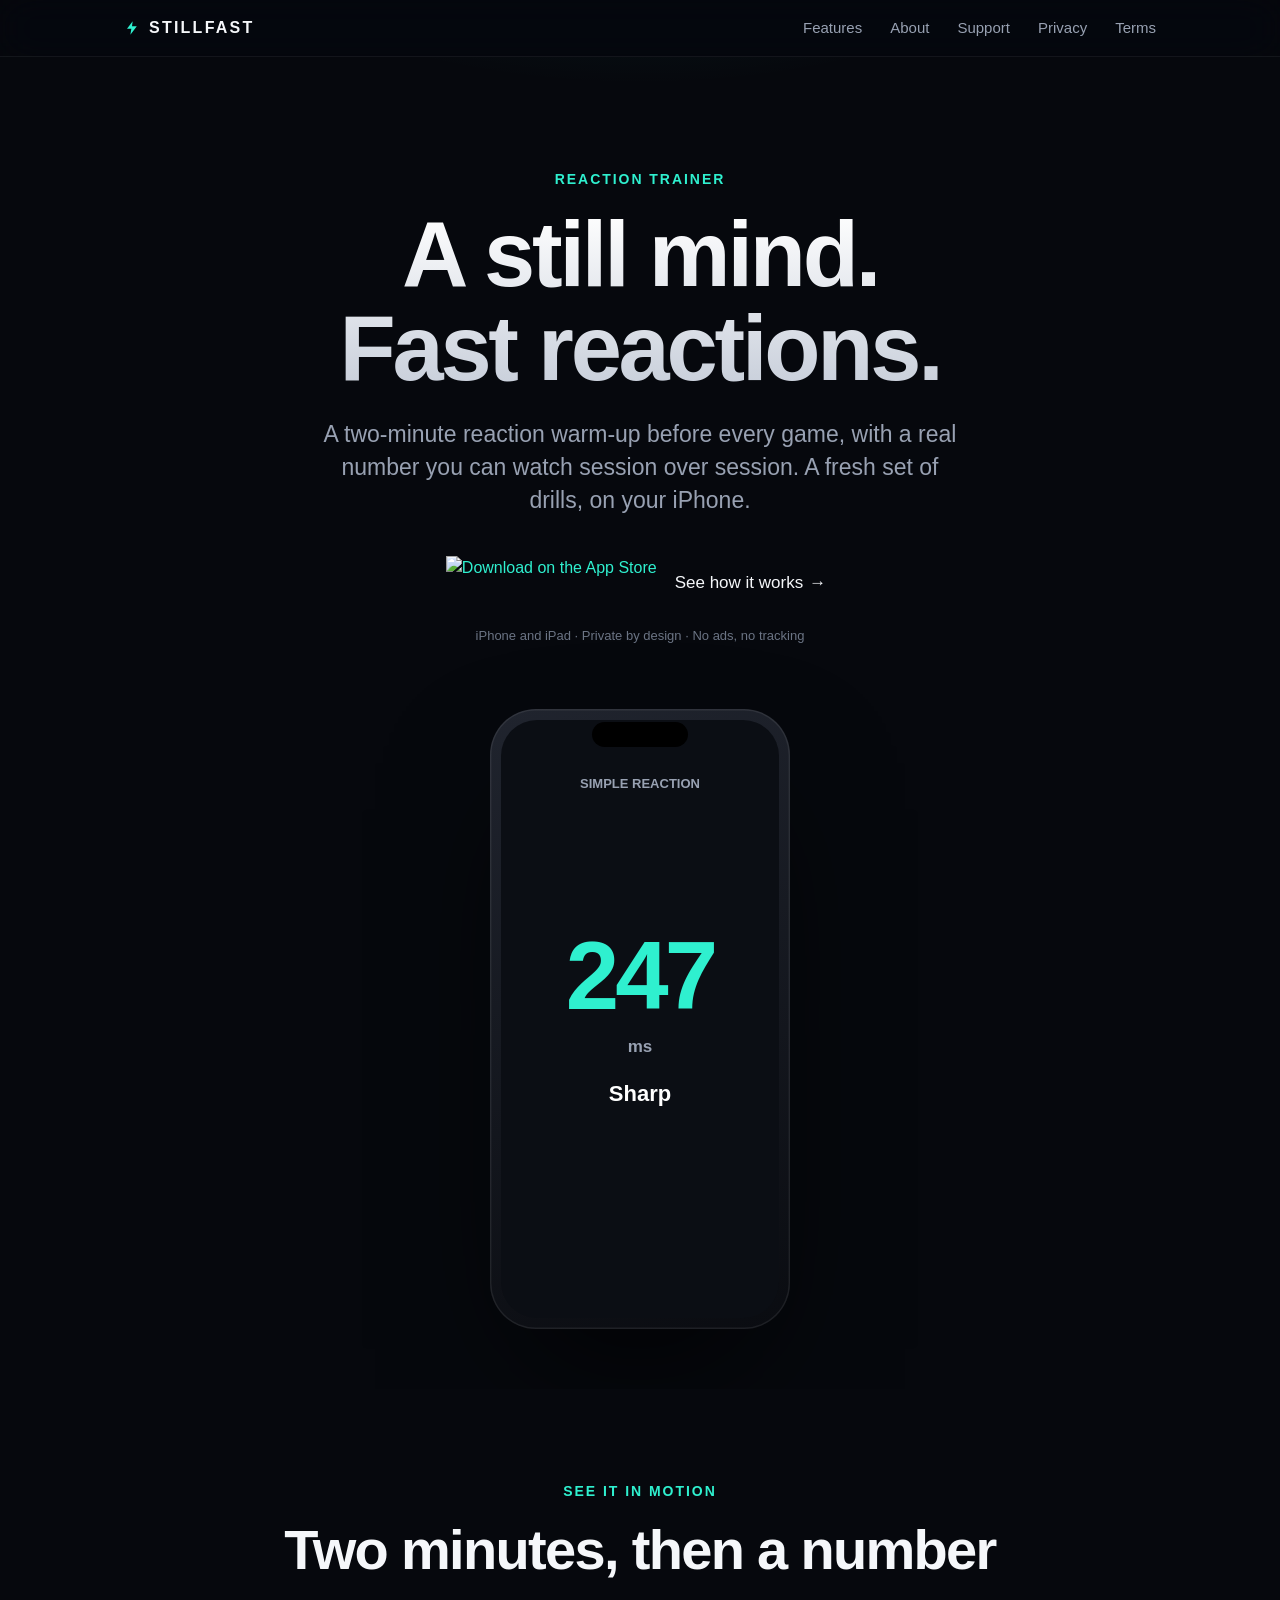
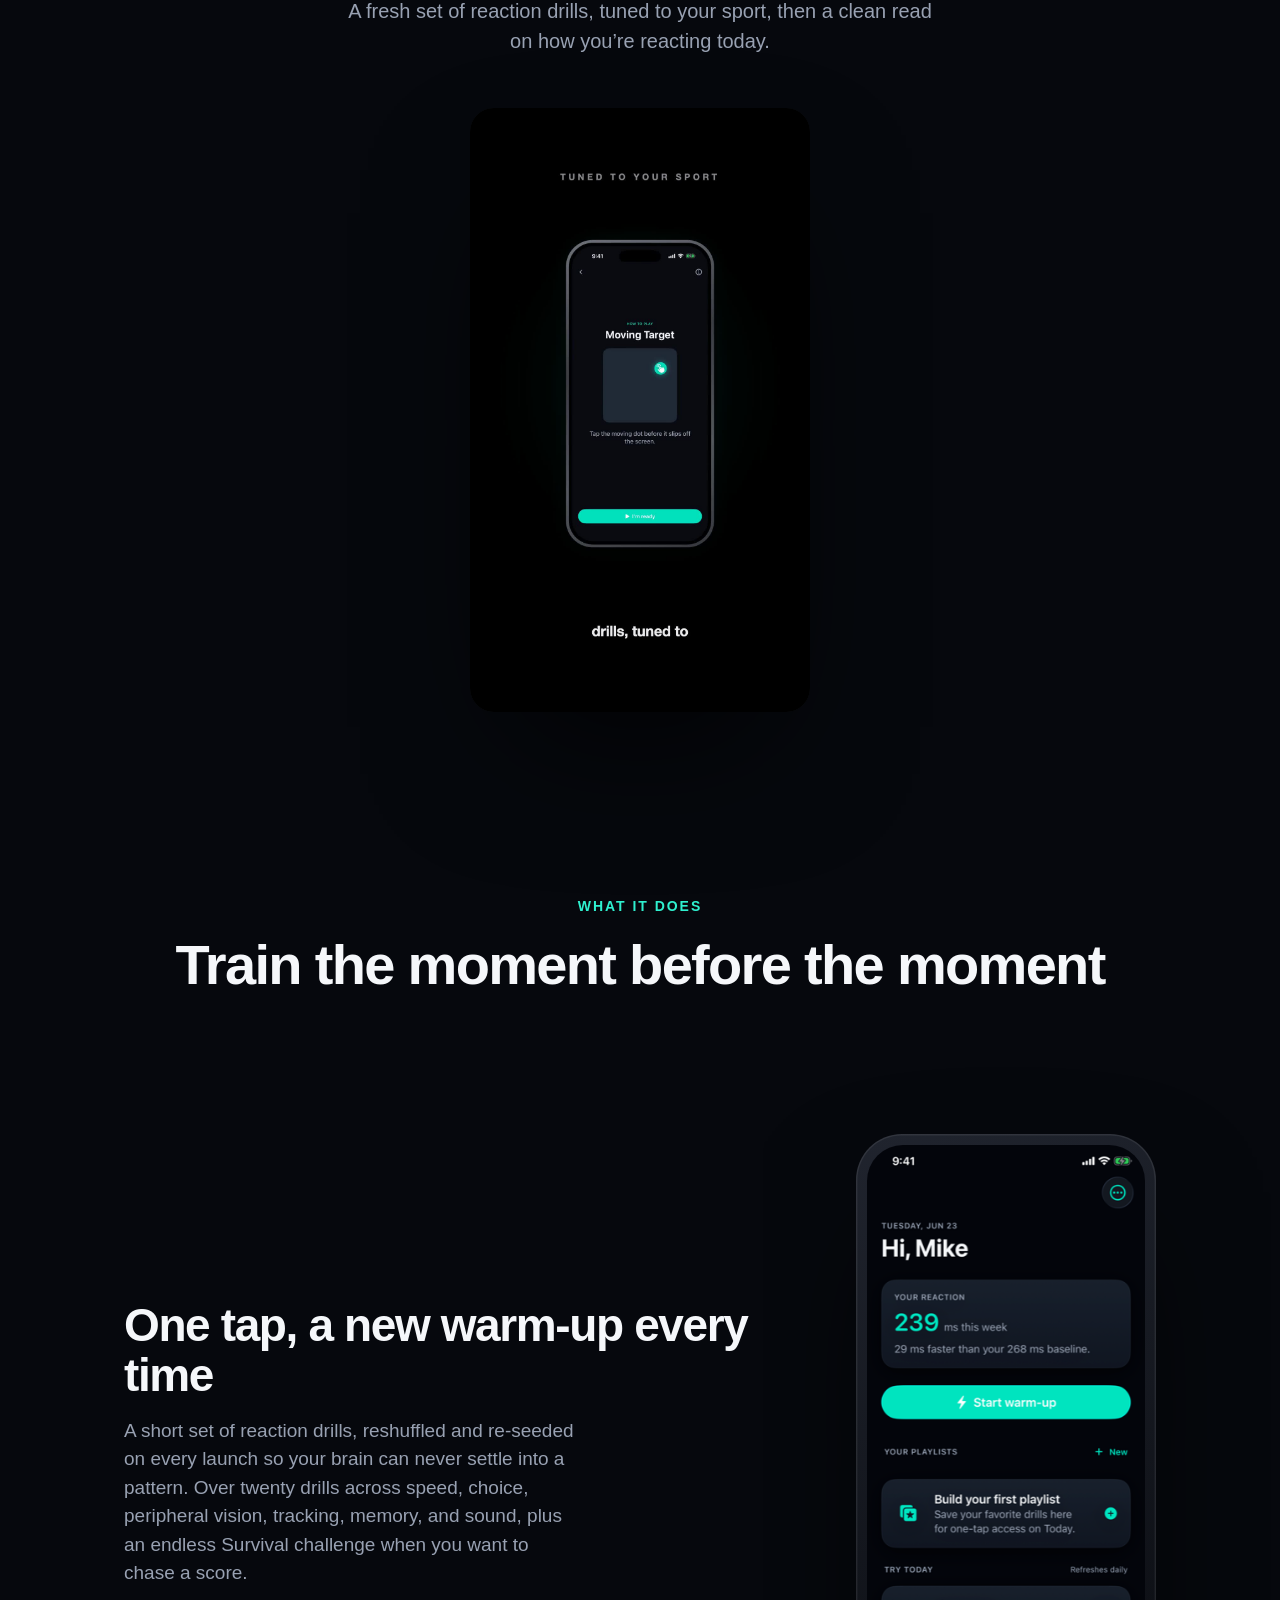
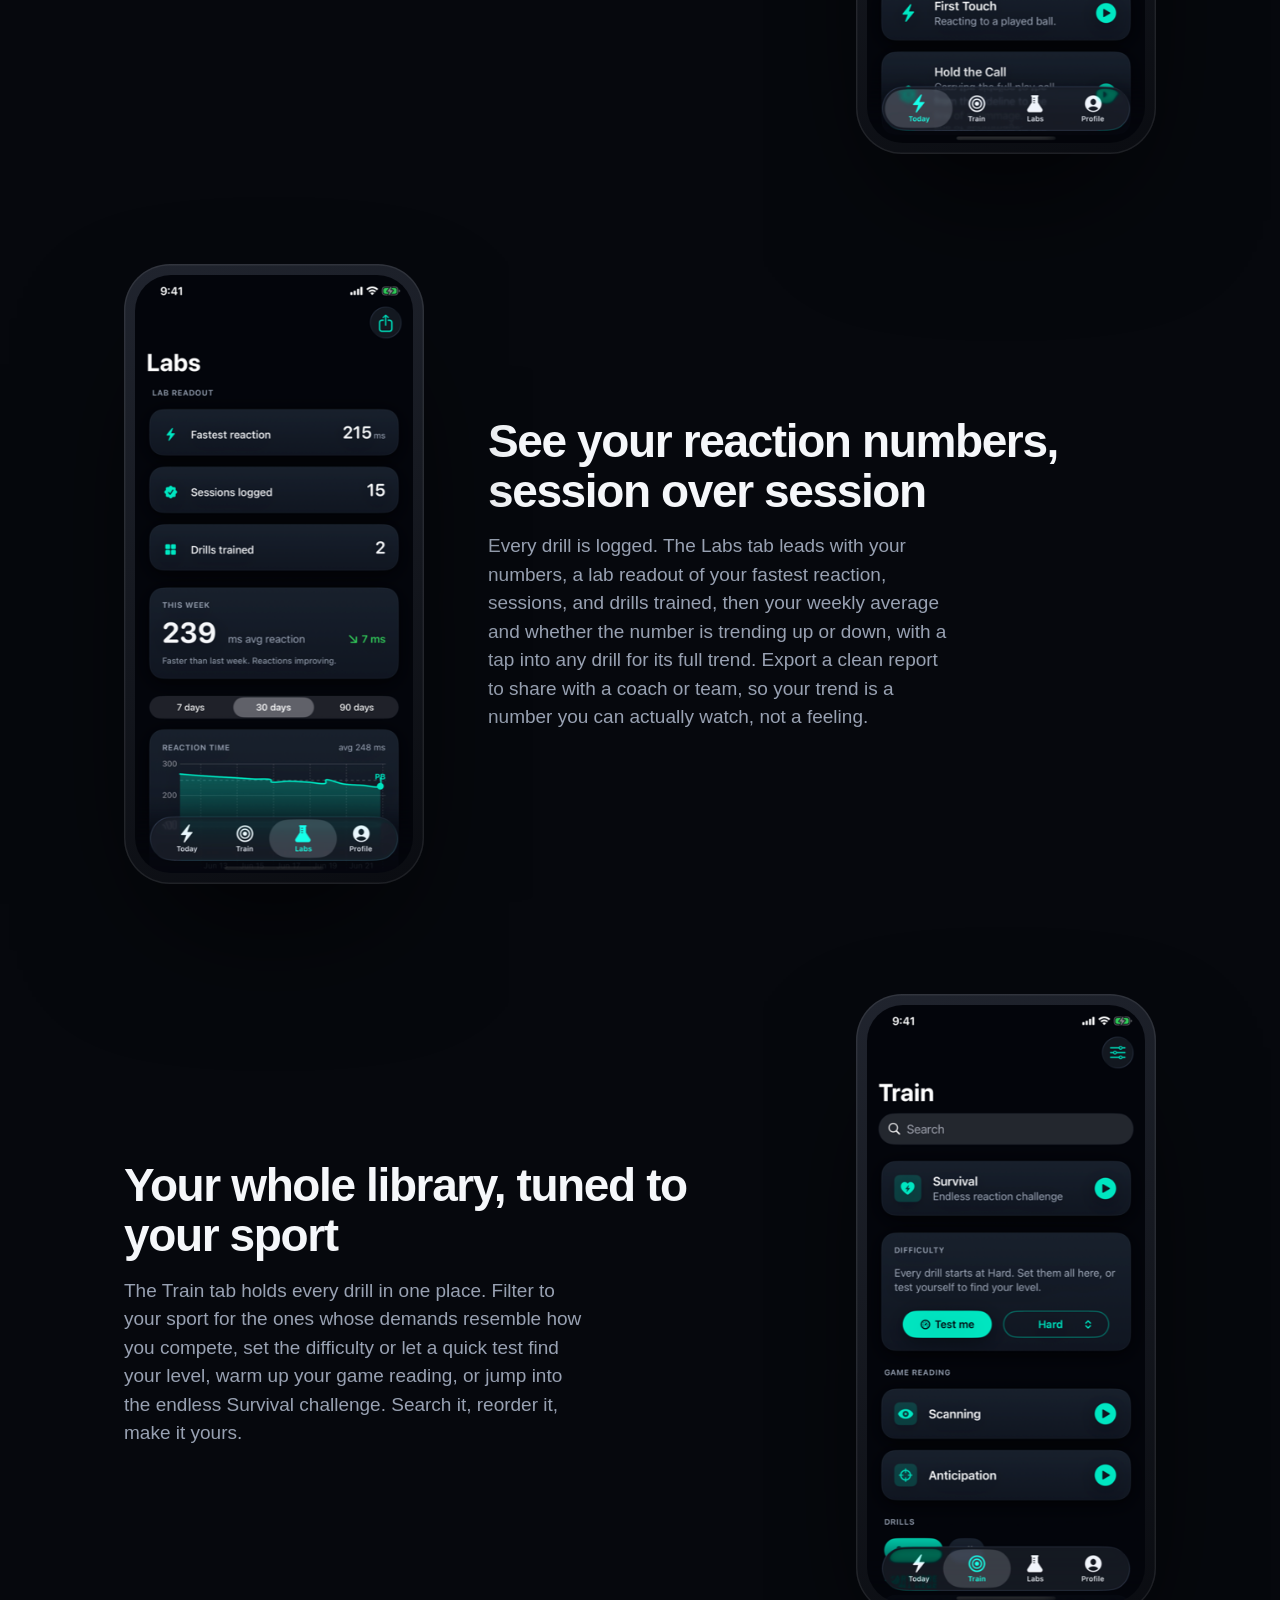
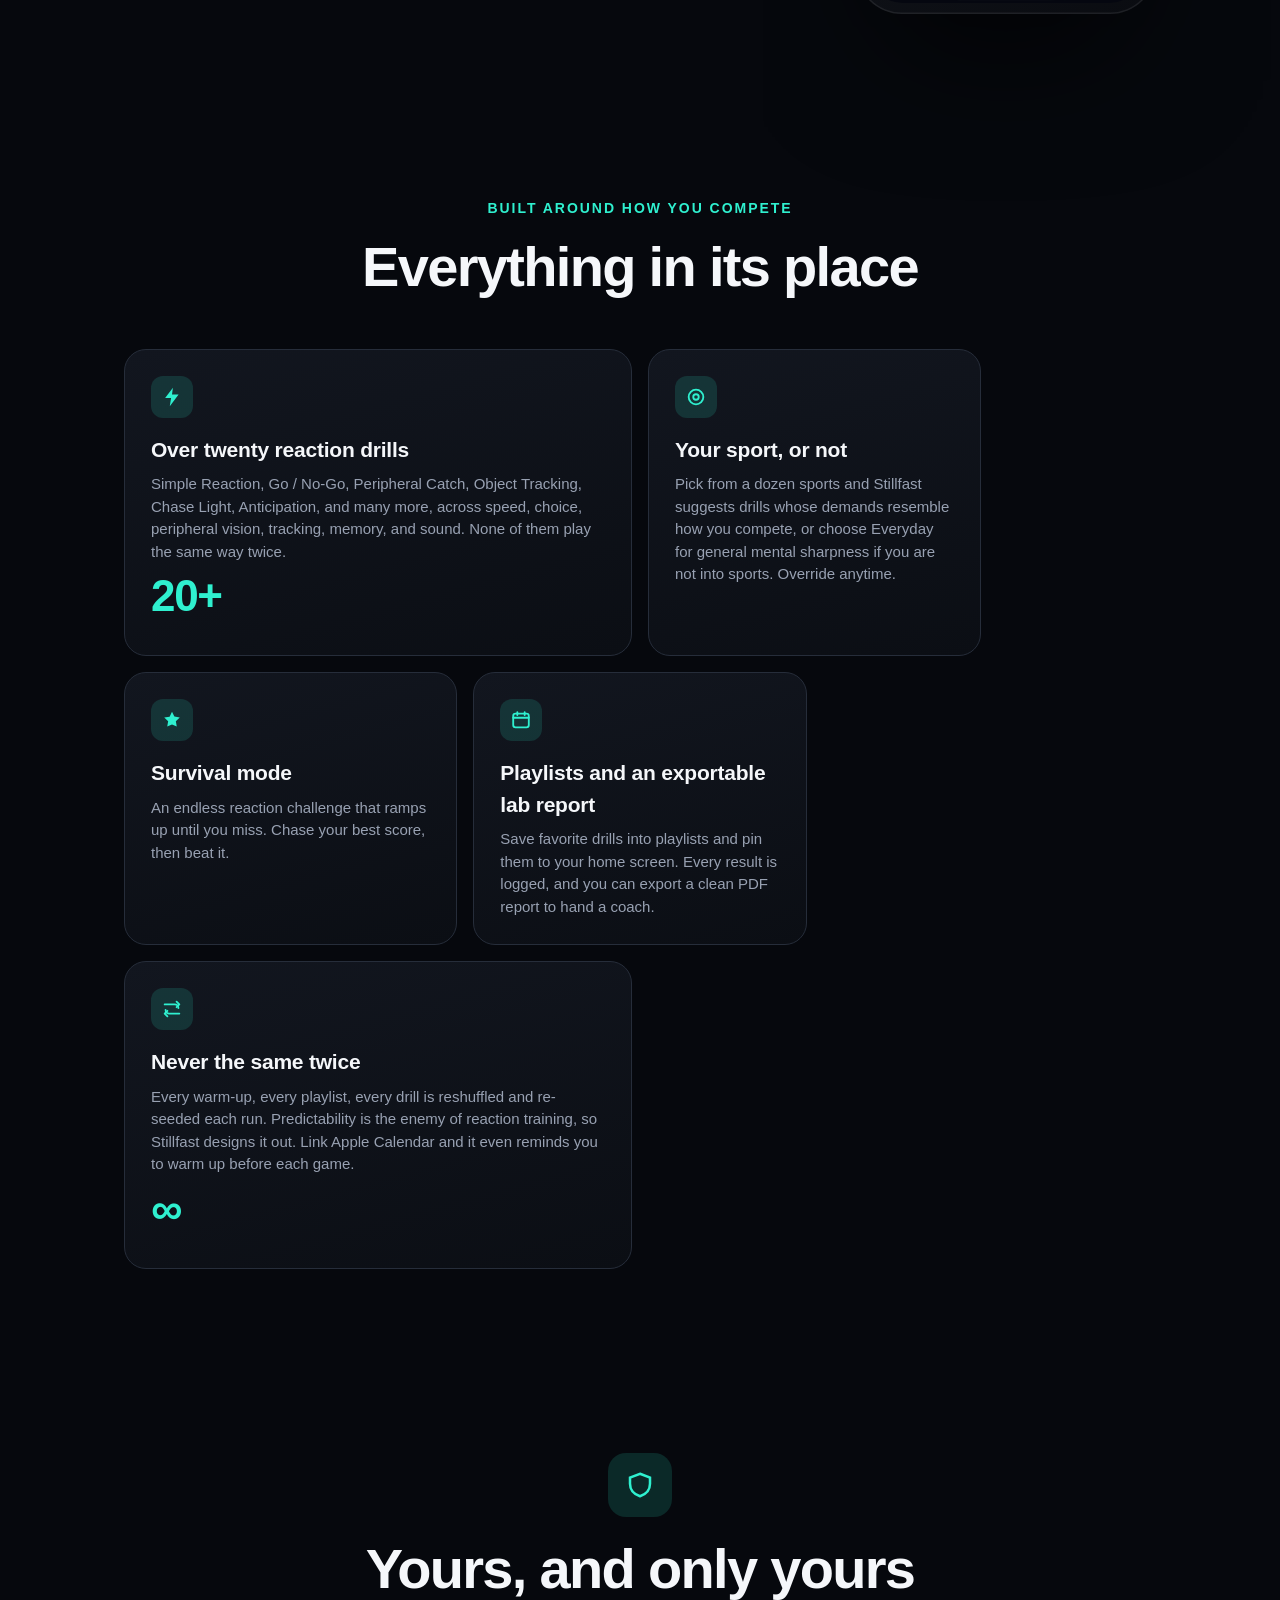
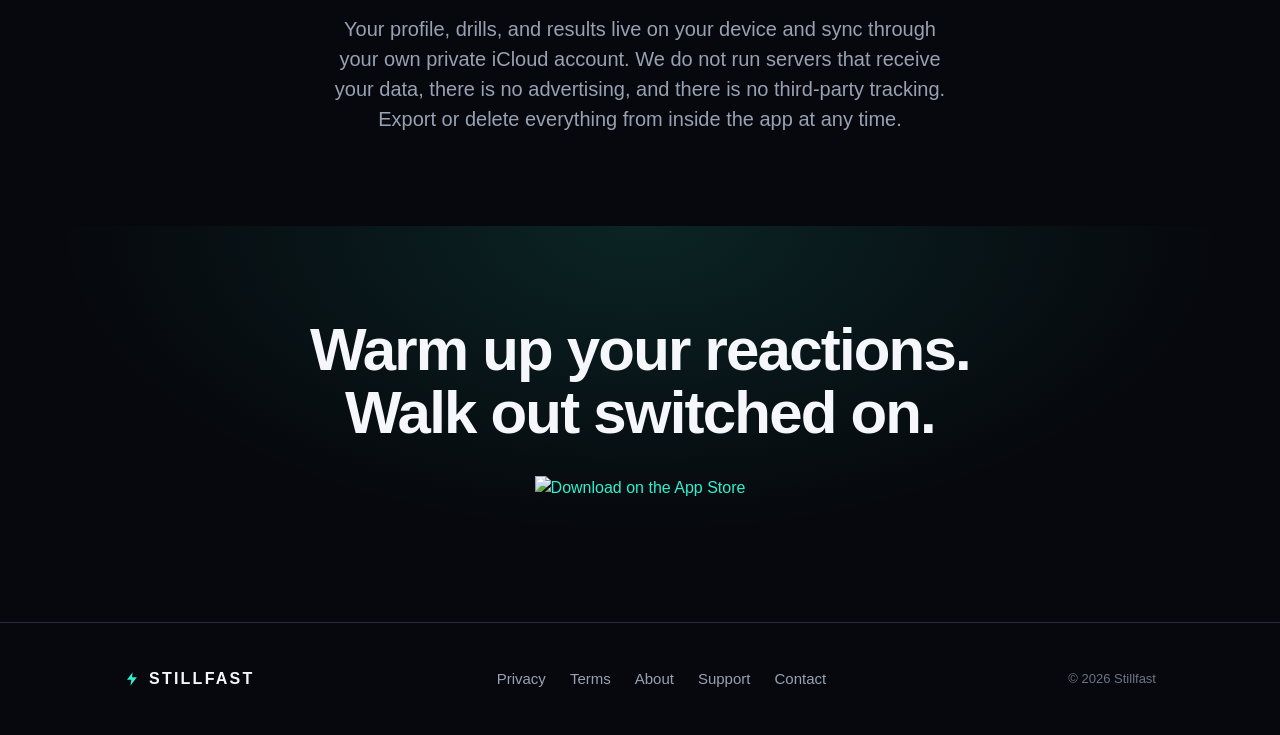
==== index.html @ 6174589a "Stillfast marketing site Static site for GitHub Pages: home (hero + demo video + feature screenshots" ====
<!DOCTYPE html>
<html lang="en">
<head>
  <meta charset="UTF-8" />
  <meta name="viewport" content="width=device-width, initial-scale=1.0" />
  <title>Stillfast - Reaction training for athletes</title>
  <meta name="description" content="Stillfast is a reaction trainer for competitive athletes. A fresh warm-up of reaction drills before every game, playlists of your favorites, and a Labs tab that tracks your reaction numbers session over session. A still mind and fast reactions." />
  <meta name="keywords" content="reaction time app, athlete reaction training, reflex training, pre-game warm-up, sports reaction drills, go no-go, peripheral vision training" />
  <meta property="og:title" content="Stillfast - A still mind and fast reactions" />
  <meta property="og:description" content="A reaction trainer for athletes. Warm up before every game, build playlists of your favorite drills, and track your reaction numbers session over session." />
  <meta property="og:type" content="website" />
  <link rel="stylesheet" href="styles.css" />
  <link rel="icon" href="data:," />
  <script>document.documentElement.classList.add('js');</script>
</head>
<body>
  <header class="site-header">
    <div class="container">
      <a class="wordmark" href="index.html"><span class="bolt"><svg class="bolt-svg" width="1em" height="1em" viewBox="0 0 24 24" fill="currentColor" aria-hidden="true"><path d="M13 2 L4.5 13.2 L11 13.2 L9.6 22 L19.2 9.4 L12 9.4 Z"/></svg></span>STILLFAST</a>
      <nav class="nav">
        <a href="#features">Features</a>
        <a href="about.html">About</a>
        <a href="support.html">Support</a>
        <a href="privacy.html">Privacy</a>
        <a href="terms.html">Terms</a>
      </nav>
    </div>
  </header>

  <main>
    <!-- Hero -->
    <section class="hero">
      <div class="container">
        <span class="eyebrow">Reaction trainer</span>
        <h1>A still mind.<br />Fast reactions.</h1>
        <p class="tagline">A two-minute reaction warm-up before every game, with a real number you can watch session over session. A fresh set of drills, on your iPhone.</p>
        <div class="cta">
          <a class="appstore" href="#" aria-label="Download Stillfast on the App Store"><img src="https://tools.applemediaservices.com/api/badges/download-on-the-app-store/black/en-us?size=540x180" alt="Download on the App Store" loading="lazy" /></a>
          <a class="btn-ghost" href="#features">See how it works <span class="arrow">&rarr;</span></a>
        </div>
        <p class="fineprint">iPhone and iPad &middot; Private by design &middot; No ads, no tracking</p>

        <div class="phone reveal" aria-hidden="true">
          <div class="island"></div>
          <div class="screen scr-react">
            <div class="topline">SIMPLE REACTION</div>
            <div class="num">247</div>
            <div class="unit">ms</div>
            <div class="read">Sharp</div>
          </div>
        </div>
      </div>
    </section>

    <!-- Video showcase -->
    <section class="showcase">
      <div class="container">
        <span class="eyebrow eyebrow-c" style="display:block;text-align:center;">See it in motion</span>
        <h2 class="section-title reveal">Two minutes, then a number</h2>
        <p class="section-sub reveal">A fresh set of reaction drills, tuned to your sport, then a clean read on how you’re reacting today.</p>
        <div class="video-wrap reveal">
          <video class="demo-video" autoplay muted loop playsinline preload="none"
                 poster="stillfast-demo-poster.jpg" aria-label="A walkthrough of Stillfast: a reaction drill and your result.">
            <source src="stillfast-demo.mp4" type="video/mp4" />
            <img src="stillfast-demo-poster.jpg" alt="Stillfast reaction drill in progress." />
          </video>
        </div>
      </div>
    </section>

    <!-- Feature rows -->
    <section id="features">
      <div class="container">
        <span class="eyebrow eyebrow-c" style="display:block;text-align:center;">What it does</span>
        <h2 class="section-title reveal">Train the moment before the moment</h2>
        <p class="section-sub reveal">Reaction time decides the first step, the save, the read. Stillfast makes warming it up a habit.</p>

        <div style="height:64px;"></div>

        <div class="feature-row reveal">
          <div class="copy">
            <h2>One tap, a new warm-up every time</h2>
            <p>A short set of reaction drills, reshuffled and re-seeded on every launch so your brain can never settle into a pattern. Over twenty drills across speed, choice, peripheral vision, tracking, memory, and sound, plus an endless Survival challenge when you want to chase a score.</p>
          </div>
          <div class="phone-wrap">
            <div class="phone">
              <img class="shot" src="shot-today.png" alt="The Stillfast Today tab: a dated greeting, a one-tap Start warm-up button, and a daily set of drills to try." />
            </div>
          </div>
        </div>

        <div class="feature-row reverse reveal">
          <div class="copy">
            <h2>See your reaction numbers, session over session</h2>
            <p>Every drill is logged. The Labs tab leads with your numbers, a lab readout of your fastest reaction, sessions, and drills trained, then your weekly average and whether the number is trending up or down, with a tap into any drill for its full trend. Export a clean report to share with a coach or team, so your trend is a number you can actually watch, not a feeling.</p>
          </div>
          <div class="phone-wrap">
            <div class="phone">
              <img class="shot" src="shot-labs.png" alt="The Stillfast Labs tab: a lab readout of reaction stats and a log of recent sessions." />
            </div>
          </div>
        </div>

        <div class="feature-row reveal">
          <div class="copy">
            <h2>Your whole library, tuned to your sport</h2>
            <p>The Train tab holds every drill in one place. Filter to your sport for the ones whose demands resemble how you compete, set the difficulty or let a quick test find your level, warm up your game reading, or jump into the endless Survival challenge. Search it, reorder it, make it yours.</p>
          </div>
          <div class="phone-wrap">
            <div class="phone">
              <img class="shot" src="shot-train.png" alt="The Stillfast Train tab: the Survival challenge, a difficulty setting, game-reading trainers, and the full drill library." />
            </div>
          </div>
        </div>
      </div>
    </section>

    <!-- Bento -->
    <section>
      <div class="container">
        <span class="eyebrow eyebrow-c" style="display:block;text-align:center;">Built around how you compete</span>
        <h2 class="section-title reveal">Everything in its place</h2>
        <div class="bento">
          <div class="box wide reveal">
            <div class="glyph"><svg width="22" height="22" viewBox="0 0 24 24" fill="currentColor" aria-hidden="true"><path d="M13 2 L4.5 13.2 L11 13.2 L9.6 22 L19.2 9.4 L12 9.4 Z"/></svg></div>
            <h3>Over twenty reaction drills</h3>
            <p>Simple Reaction, Go / No-Go, Peripheral Catch, Object Tracking, Chase Light, Anticipation, and many more, across speed, choice, peripheral vision, tracking, memory, and sound. None of them play the same way twice.</p>
            <div class="spacer"></div>
            <div class="stat">20+</div>
          </div>
          <div class="box reveal">
            <div class="glyph"><svg width="22" height="22" viewBox="0 0 24 24" fill="none" stroke="currentColor" stroke-width="2" aria-hidden="true"><circle cx="12" cy="12" r="8"/><circle cx="12" cy="12" r="3"/></svg></div>
            <h3>Your sport, or not</h3>
            <p>Pick from a dozen sports and Stillfast suggests drills whose demands resemble how you compete, or choose Everyday for general mental sharpness if you are not into sports. Override anytime.</p>
          </div>
          <div class="box reveal">
            <div class="glyph"><svg width="22" height="22" viewBox="0 0 24 24" fill="currentColor" aria-hidden="true"><path d="M12 3l2.6 5.3 5.9.9-4.3 4.1 1 5.8L12 16.9 6.8 19.2l1-5.8L3.5 9.3l5.9-.9z"/></svg></div>
            <h3>Survival mode</h3>
            <p>An endless reaction challenge that ramps up until you miss. Chase your best score, then beat it.</p>
          </div>
          <div class="box reveal">
            <div class="glyph"><svg width="22" height="22" viewBox="0 0 24 24" fill="none" stroke="currentColor" stroke-width="2" stroke-linecap="round" aria-hidden="true"><rect x="3.5" y="5" width="17" height="15" rx="2.5"/><path d="M3.5 9.5h17M8 3.5v3M16 3.5v3"/></svg></div>
            <h3>Playlists and an exportable lab report</h3>
            <p>Save favorite drills into playlists and pin them to your home screen. Every result is logged, and you can export a clean PDF report to hand a coach.</p>
          </div>
          <div class="box wide reveal">
            <div class="glyph"><svg width="22" height="22" viewBox="0 0 24 24" fill="none" stroke="currentColor" stroke-width="2" stroke-linecap="round" stroke-linejoin="round" aria-hidden="true"><path d="M4 7h11a4 4 0 0 1 4 4M20 17H9a4 4 0 0 1-4-4"/><path d="M17 4l3 3-3 3M7 20l-3-3 3-3"/></svg></div>
            <h3>Never the same twice</h3>
            <p>Every warm-up, every playlist, every drill is reshuffled and re-seeded each run. Predictability is the enemy of reaction training, so Stillfast designs it out. Link Apple Calendar and it even reminds you to warm up before each game.</p>
            <div class="spacer"></div>
            <div class="stat">∞</div>
          </div>
        </div>
      </div>
    </section>

    <!-- Privacy band -->
    <section class="band">
      <div class="container narrow">
        <div class="glyph-lg reveal"><svg width="30" height="30" viewBox="0 0 24 24" fill="none" stroke="currentColor" stroke-width="2" aria-hidden="true"><path d="M12 3 L20 6 V11 C20 16 16.5 19.5 12 21 C7.5 19.5 4 16 4 11 V6 Z"/></svg></div>
        <h2 class="section-title reveal">Yours, and only yours</h2>
        <p class="reveal">Your profile, drills, and results live on your device and sync through your own private iCloud account. We do not run servers that receive your data, there is no advertising, and there is no third-party tracking. Export or delete everything from inside the app at any time.</p>
      </div>
    </section>

    <!-- Final CTA -->
    <section class="final">
      <div class="container">
        <h2 class="reveal">Warm up your reactions.<br />Walk out switched on.</h2>
        <div class="cta reveal">
          <a class="appstore" href="#" aria-label="Download Stillfast on the App Store"><img src="https://tools.applemediaservices.com/api/badges/download-on-the-app-store/black/en-us?size=540x180" alt="Download on the App Store" loading="lazy" /></a>
        </div>
      </div>
    </section>
  </main>

  <footer class="site-footer">
    <div class="container">
      <div class="wordmark"><span class="bolt"><svg class="bolt-svg" width="1em" height="1em" viewBox="0 0 24 24" fill="currentColor" aria-hidden="true"><path d="M13 2 L4.5 13.2 L11 13.2 L9.6 22 L19.2 9.4 L12 9.4 Z"/></svg></span>STILLFAST</div>
      <div class="links">
        <a href="privacy.html">Privacy</a>
        <a href="terms.html">Terms</a>
        <a href="about.html">About</a>
        <a href="support.html">Support</a>
        <a href="mailto:berinshteyn@gmail.com">Contact</a>
      </div>
      <div class="copy">&copy; 2026 Stillfast</div>
    </div>
  </footer>

  <script>
    // Progressive-enhancement scroll reveal. Without JS, .reveal stays fully visible (see CSS).
    (function () {
      if (!('IntersectionObserver' in window)) {
        document.querySelectorAll('.reveal').forEach(function (el) { el.classList.add('in'); });
        return;
      }
      var io = new IntersectionObserver(function (entries) {
        entries.forEach(function (e) {
          if (e.isIntersecting) { e.target.classList.add('in'); io.unobserve(e.target); }
        });
      }, { rootMargin: '0px 0px -10% 0px', threshold: 0.08 });
      document.querySelectorAll('.reveal').forEach(function (el) { io.observe(el); });
    })();
  </script>
</body>
</html>
---- styles.css ----
/* Stillfast companion site. Dark, athletic, mint-teal accent, matching the app's design tokens.
   The aim is Apple-grade restraint: big confident type, deep whitespace, real product mockups, and
   motion that is subtle and never required. System font (SF Pro on Apple devices), responsive,
   accessible, and degrades cleanly with no JavaScript. */

:root {
  --bg: #06080d;
  --bg-soft: #0b0e14;
  --surface: #12161f;
  --surface-2: #181d28;
  --separator: #262d3a;
  --text: #f5f7fa;
  --text-2: #98a1b2;
  --text-3: #6b7484;
  --accent: #2ff0cf;
  --accent-2: #00c2a3;
  --max: 1080px;
  --radius: 22px;
  --ease: cubic-bezier(0.22, 1, 0.36, 1);
}

* { box-sizing: border-box; margin: 0; padding: 0; }

html { scroll-behavior: smooth; -webkit-text-size-adjust: 100%; }

body {
  background: var(--bg);
  color: var(--text);
  font-family: -apple-system, BlinkMacSystemFont, "SF Pro Display", "SF Pro Text", "Segoe UI", Roboto, Helvetica, Arial, sans-serif;
  line-height: 1.5;
  -webkit-font-smoothing: antialiased;
  text-rendering: optimizeLegibility;
  overflow-x: hidden;
}

a { color: var(--accent); text-decoration: none; transition: color 0.2s var(--ease); }
a:hover { color: #fff; }

.container { max-width: var(--max); margin: 0 auto; padding: 0 24px; }
.narrow { max-width: 760px; }

/* ---------- Header ---------- */
.site-header {
  position: sticky; top: 0; z-index: 50;
  background: rgba(6, 8, 13, 0.6);
  backdrop-filter: saturate(180%) blur(20px);
  -webkit-backdrop-filter: saturate(180%) blur(20px);
  border-bottom: 1px solid rgba(255, 255, 255, 0.06);
}
.site-header .container { display: flex; align-items: center; justify-content: space-between; height: 56px; }
.wordmark {
  font-weight: 700; letter-spacing: 0.14em; font-size: 16px; color: var(--text);
  display: inline-flex; align-items: center; gap: 9px;
}
.wordmark .bolt { color: var(--accent); display: inline-flex; }
.wordmark .bolt-svg { vertical-align: -0.14em; }
.nav { display: flex; gap: 28px; }
.nav a { color: var(--text-2); font-weight: 500; font-size: 15px; }
.nav a:hover { color: var(--text); }
@media (max-width: 620px) { .nav { gap: 18px; } .nav a { font-size: 14px; } }

/* ---------- Buttons ---------- */
.btn {
  display: inline-flex; align-items: center; gap: 8px;
  background: var(--accent); color: #04221d;
  font-weight: 600; font-size: 17px; padding: 13px 26px; border-radius: 980px;
  transition: transform 0.2s var(--ease), box-shadow 0.2s var(--ease), background 0.2s var(--ease);
  box-shadow: 0 8px 30px -10px rgba(47, 240, 207, 0.5);
}
.btn:hover { background: #46f4d6; color: #04221d; transform: translateY(-2px); box-shadow: 0 14px 40px -10px rgba(47, 240, 207, 0.6); }
.btn-ghost {
  display: inline-flex; align-items: center; gap: 6px;
  color: var(--text); font-weight: 500; font-size: 17px; padding: 13px 8px;
}
.btn-ghost:hover { color: var(--accent); }
.btn-ghost .arrow { transition: transform 0.2s var(--ease); }
.btn-ghost:hover .arrow { transform: translateX(4px); }
/* Official App Store badge (Apple-hosted artwork). */
.appstore { display: inline-flex; transition: transform 0.2s var(--ease); }
.appstore img { height: 54px; width: auto; display: block; }
.appstore:hover { transform: translateY(-2px); }

/* ---------- Hero ---------- */
.hero {
  position: relative; text-align: center;
  padding: 110px 0 60px;
  overflow: hidden;
}
.hero::before {
  content: ""; position: absolute; inset: -20% 0 auto 0; height: 700px;
  background: radial-gradient(60% 60% at 50% 0%, rgba(47, 240, 207, 0.16), transparent 70%);
  pointer-events: none;
}
.eyebrow {
  display: inline-block; color: var(--accent); font-weight: 600; font-size: 14px;
  letter-spacing: 0.14em; text-transform: uppercase; margin-bottom: 18px;
}
.hero h1 {
  font-size: clamp(46px, 9vw, 92px); font-weight: 700; letter-spacing: -0.035em; line-height: 1.02;
  background: linear-gradient(180deg, #ffffff, #c6cdd9);
  -webkit-background-clip: text; background-clip: text; color: transparent;
}
.hero .tagline {
  color: var(--text-2); font-size: clamp(18px, 2.6vw, 23px); line-height: 1.45;
  margin: 22px auto 0; max-width: 640px;
}
.hero .cta { margin-top: 38px; display: flex; gap: 10px; justify-content: center; align-items: center; flex-wrap: wrap; }
.hero .fineprint { margin-top: 16px; color: var(--text-3); font-size: 13px; }

/* ---------- Phone mockup ---------- */
.phone {
  --w: 300px;
  width: var(--w); aspect-ratio: 300 / 620; flex: none;
  border-radius: 46px; background: linear-gradient(160deg, #20242e, #0a0c11);
  padding: 11px;
  box-shadow: 0 60px 140px -40px rgba(0, 0, 0, 0.85), inset 0 0 0 1.4px rgba(255, 255, 255, 0.08);
  position: relative;
}
.phone .screen {
  width: 100%; height: 100%; border-radius: 36px; overflow: hidden;
  background: var(--bg-soft); position: relative;
  display: flex; flex-direction: column;
}
.phone .island {
  position: absolute; top: 13px; left: 50%; transform: translateX(-50%);
  width: 96px; height: 25px; background: #000; border-radius: 14px; z-index: 5;
}
.hero .phone { margin: 64px auto 0; }

/* Real app screenshot inside a phone frame (replaces the CSS mockups). */
.phone .shot { width: 100%; height: 100%; border-radius: 36px; object-fit: cover; display: block; }

/* ---------- Video showcase ---------- */
.showcase { text-align: center; }
.video-wrap {
  margin: 52px auto 0; max-width: 340px;
  border-radius: 30px;
  background: radial-gradient(70% 60% at 50% 0%, rgba(47, 240, 207, 0.12), transparent 70%);
}
.demo-video {
  width: 100%; height: auto; display: block; border-radius: 24px;
  box-shadow: 0 60px 140px -45px rgba(0, 0, 0, 0.85), inset 0 0 0 1px rgba(255, 255, 255, 0.05);
}

/* Screen: reaction result */
.scr-react {
  align-items: center; justify-content: center; gap: 4px;
  background: radial-gradient(80% 50% at 50% 42%, rgba(47, 240, 207, 0.18), var(--bg-soft) 70%);
}
.scr-react .topline { position: absolute; top: 54px; left: 0; right: 0; text-align: center; color: var(--text-2); font-size: 13px; font-weight: 600; }
.scr-react .num { font-size: 96px; font-weight: 700; letter-spacing: -0.04em; color: var(--accent); font-variant-numeric: tabular-nums; line-height: 1; }
.scr-react .unit { color: var(--text-2); font-weight: 600; font-size: 17px; margin-top: 6px; }
.scr-react .read { color: #fff; font-weight: 700; font-size: 22px; margin-top: 14px; }
.scr-react .dock { position: absolute; bottom: 30px; left: 50%; transform: translateX(-50%); width: 54px; height: 54px; border-radius: 50%; background: rgba(255,255,255,0.06); border: 1px solid var(--separator); display: flex; align-items: center; justify-content: center; color: #fff; }

/* Screen: today */
.scr-today { padding: 54px 18px 18px; gap: 14px; }
.scr-today .h { font-size: 26px; font-weight: 700; letter-spacing: -0.02em; }
.scr-today .sub { color: var(--text-2); font-size: 13px; margin-top: -8px; }
.scr-today .cta-pill { background: var(--accent); color: #04221d; font-weight: 700; font-size: 15px; text-align: center; padding: 13px; border-radius: 16px; }
.scr-today .lbl { color: var(--text-3); font-size: 11px; font-weight: 700; letter-spacing: 0.1em; text-transform: uppercase; margin-top: 4px; }
.scr-today .tile { background: var(--surface); border: 1px solid var(--separator); border-radius: 16px; padding: 13px; display: flex; align-items: center; gap: 11px; }
.scr-today .tile .ico { width: 30px; height: 30px; border-radius: 9px; background: rgba(47,240,207,0.14); color: var(--accent); display: flex; align-items: center; justify-content: center; flex: none; }
.scr-today .tile .tt { font-weight: 700; font-size: 14px; }
.scr-today .tile .ts { color: var(--text-2); font-size: 11px; margin-top: 2px; }

/* Screen: labs */
.scr-labs { padding: 54px 18px 18px; gap: 12px; }
.scr-labs .card { background: var(--surface); border: 1px solid var(--separator); border-radius: 16px; padding: 15px; }
.scr-labs .lbl { color: var(--text-3); font-size: 10px; font-weight: 700; letter-spacing: 0.1em; text-transform: uppercase; }
.scr-labs .big { font-size: 40px; font-weight: 700; letter-spacing: -0.03em; }
.scr-labs .delta { color: var(--accent); font-weight: 700; font-size: 14px; display: inline-flex; align-items: center; gap: 4px; }
.scr-labs .spark { display: flex; align-items: flex-end; gap: 5px; height: 56px; margin-top: 12px; }
.scr-labs .spark span { flex: 1; background: linear-gradient(180deg, var(--accent), rgba(47,240,207,0.2)); border-radius: 3px; }

/* ---------- Sections ---------- */
section { padding: 92px 0; }
.eyebrow-c { text-align: center; }
.section-title { font-size: clamp(32px, 5.4vw, 56px); font-weight: 700; letter-spacing: -0.03em; text-align: center; line-height: 1.06; }
.section-sub { color: var(--text-2); text-align: center; margin: 16px auto 0; max-width: 600px; font-size: clamp(17px, 2.2vw, 20px); }

/* Alternating feature rows */
.feature-row { display: flex; align-items: center; gap: 64px; }
.feature-row.reverse { flex-direction: row-reverse; }
.feature-row .copy { flex: 1; }
.feature-row .copy h2 { font-size: clamp(30px, 4.4vw, 46px); font-weight: 700; letter-spacing: -0.03em; line-height: 1.08; }
.feature-row .copy p { color: var(--text-2); font-size: clamp(17px, 2.2vw, 19px); margin-top: 16px; max-width: 460px; }
.feature-row .phone-wrap { flex: none; display: flex; justify-content: center; }
.feature-row + .feature-row { margin-top: 110px; }
@media (max-width: 860px) {
  .feature-row, .feature-row.reverse { flex-direction: column; gap: 36px; text-align: center; }
  .feature-row .copy p { margin-left: auto; margin-right: auto; }
  .feature-row + .feature-row { margin-top: 80px; }
}

/* Bento grid */
.bento { display: grid; grid-template-columns: repeat(6, 1fr); gap: 16px; margin-top: 52px; }
.bento .box {
  background: linear-gradient(165deg, var(--surface), var(--bg-soft));
  border: 1px solid var(--separator); border-radius: var(--radius); padding: 26px;
  grid-column: span 2; min-height: 200px; display: flex; flex-direction: column;
}
.bento .box.wide { grid-column: span 3; }
.bento .box .glyph { width: 42px; height: 42px; border-radius: 12px; background: rgba(47,240,207,0.14); color: var(--accent); display: flex; align-items: center; justify-content: center; margin-bottom: 16px; }
.bento .box h3 { font-size: 21px; font-weight: 700; letter-spacing: -0.01em; }
.bento .box p { color: var(--text-2); margin-top: 8px; font-size: 15px; line-height: 1.5; }
.bento .box .spacer { flex: 1; }
.bento .box .stat { font-size: 44px; font-weight: 700; letter-spacing: -0.03em; color: var(--accent); }
@media (max-width: 860px) {
  .bento { grid-template-columns: repeat(2, 1fr); }
  .bento .box, .bento .box.wide { grid-column: span 1; }
}
@media (max-width: 520px) { .bento { grid-template-columns: 1fr; } }

/* Privacy band */
.band { text-align: center; }
.band .glyph-lg { width: 64px; height: 64px; border-radius: 18px; background: rgba(47,240,207,0.14); color: var(--accent); display: inline-flex; align-items: center; justify-content: center; margin-bottom: 22px; }
.band p { color: var(--text-2); max-width: 620px; margin: 16px auto 0; font-size: clamp(17px, 2.2vw, 20px); }

/* Final CTA */
.final {
  text-align: center;
  background: radial-gradient(70% 120% at 50% 0%, rgba(47, 240, 207, 0.12), transparent 65%);
}
.final h2 { font-size: clamp(34px, 6vw, 60px); font-weight: 700; letter-spacing: -0.03em; line-height: 1.05; }
.final .cta { margin-top: 32px; }

/* ---------- Legal ---------- */
.legal { padding: 64px 0 96px; }
.legal h1 { font-size: clamp(36px, 6vw, 52px); font-weight: 700; letter-spacing: -0.03em; }
.legal .updated { color: var(--text-3); margin-top: 8px; margin-bottom: 36px; }
.legal h2 { font-size: 22px; font-weight: 700; margin: 36px 0 10px; letter-spacing: -0.01em; color: var(--text); }
.legal p, .legal li { color: var(--text-2); margin-bottom: 13px; font-size: 16px; line-height: 1.6; }
.legal ul { padding-left: 22px; }
.legal .lede { font-size: 19px; color: var(--text); }

/* About */
.about .person { border-top: 1px solid var(--separator); padding-top: 24px; margin-top: 24px; }
.about .person h2 { margin: 0 0 6px; }

/* ---------- Reveal on scroll (progressive enhancement) ---------- */
.js .reveal { opacity: 0; transform: translateY(24px); transition: opacity 0.7s var(--ease), transform 0.7s var(--ease); }
.js .reveal.in { opacity: 1; transform: none; }
@media (prefers-reduced-motion: reduce) {
  html { scroll-behavior: auto; }
  .js .reveal { opacity: 1 !important; transform: none !important; transition: none; }
}

/* ---------- Footer ---------- */
.site-footer { border-top: 1px solid var(--separator); padding: 44px 0; color: var(--text-3); }
.site-footer .container { display: flex; justify-content: space-between; align-items: center; flex-wrap: wrap; gap: 18px; }
.site-footer .links { display: flex; gap: 24px; flex-wrap: wrap; }
.site-footer a { color: var(--text-2); font-weight: 500; font-size: 15px; }
.site-footer a:hover { color: var(--text); }
.site-footer .copy { font-size: 13px; }
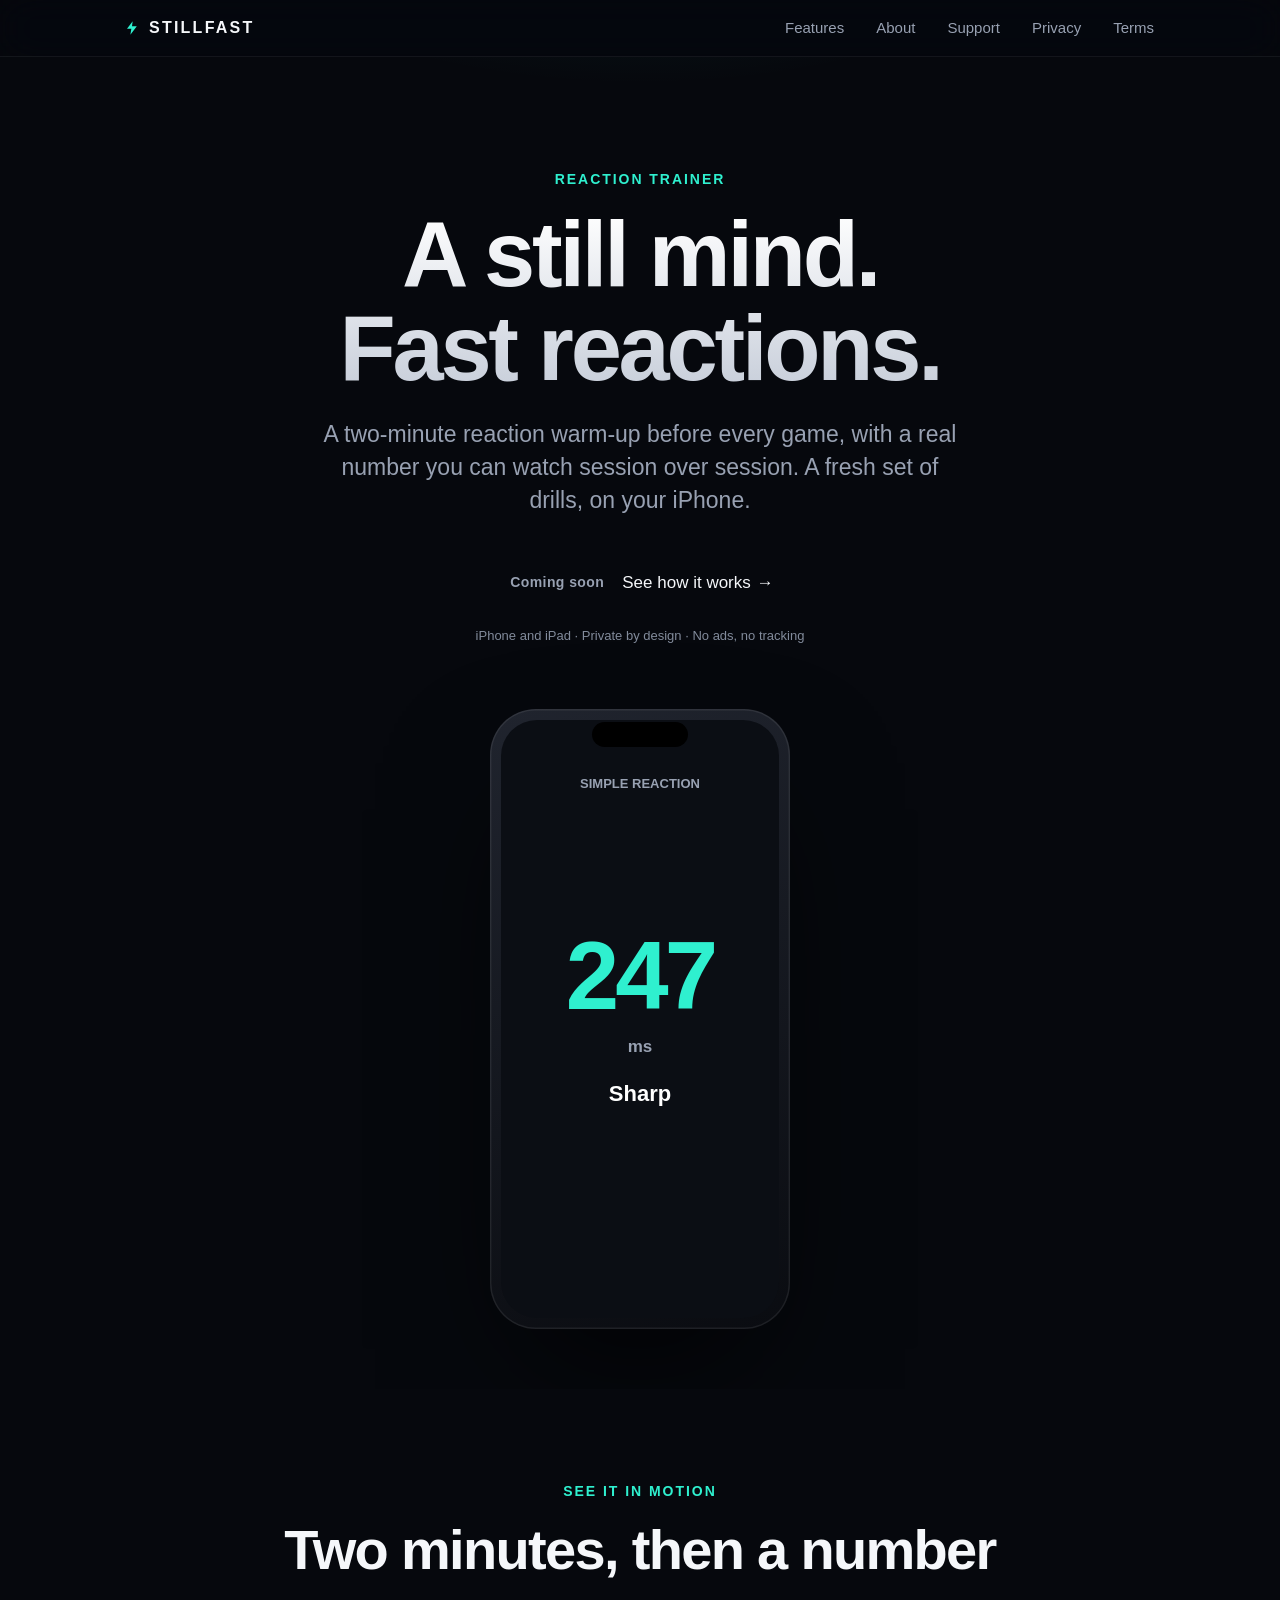
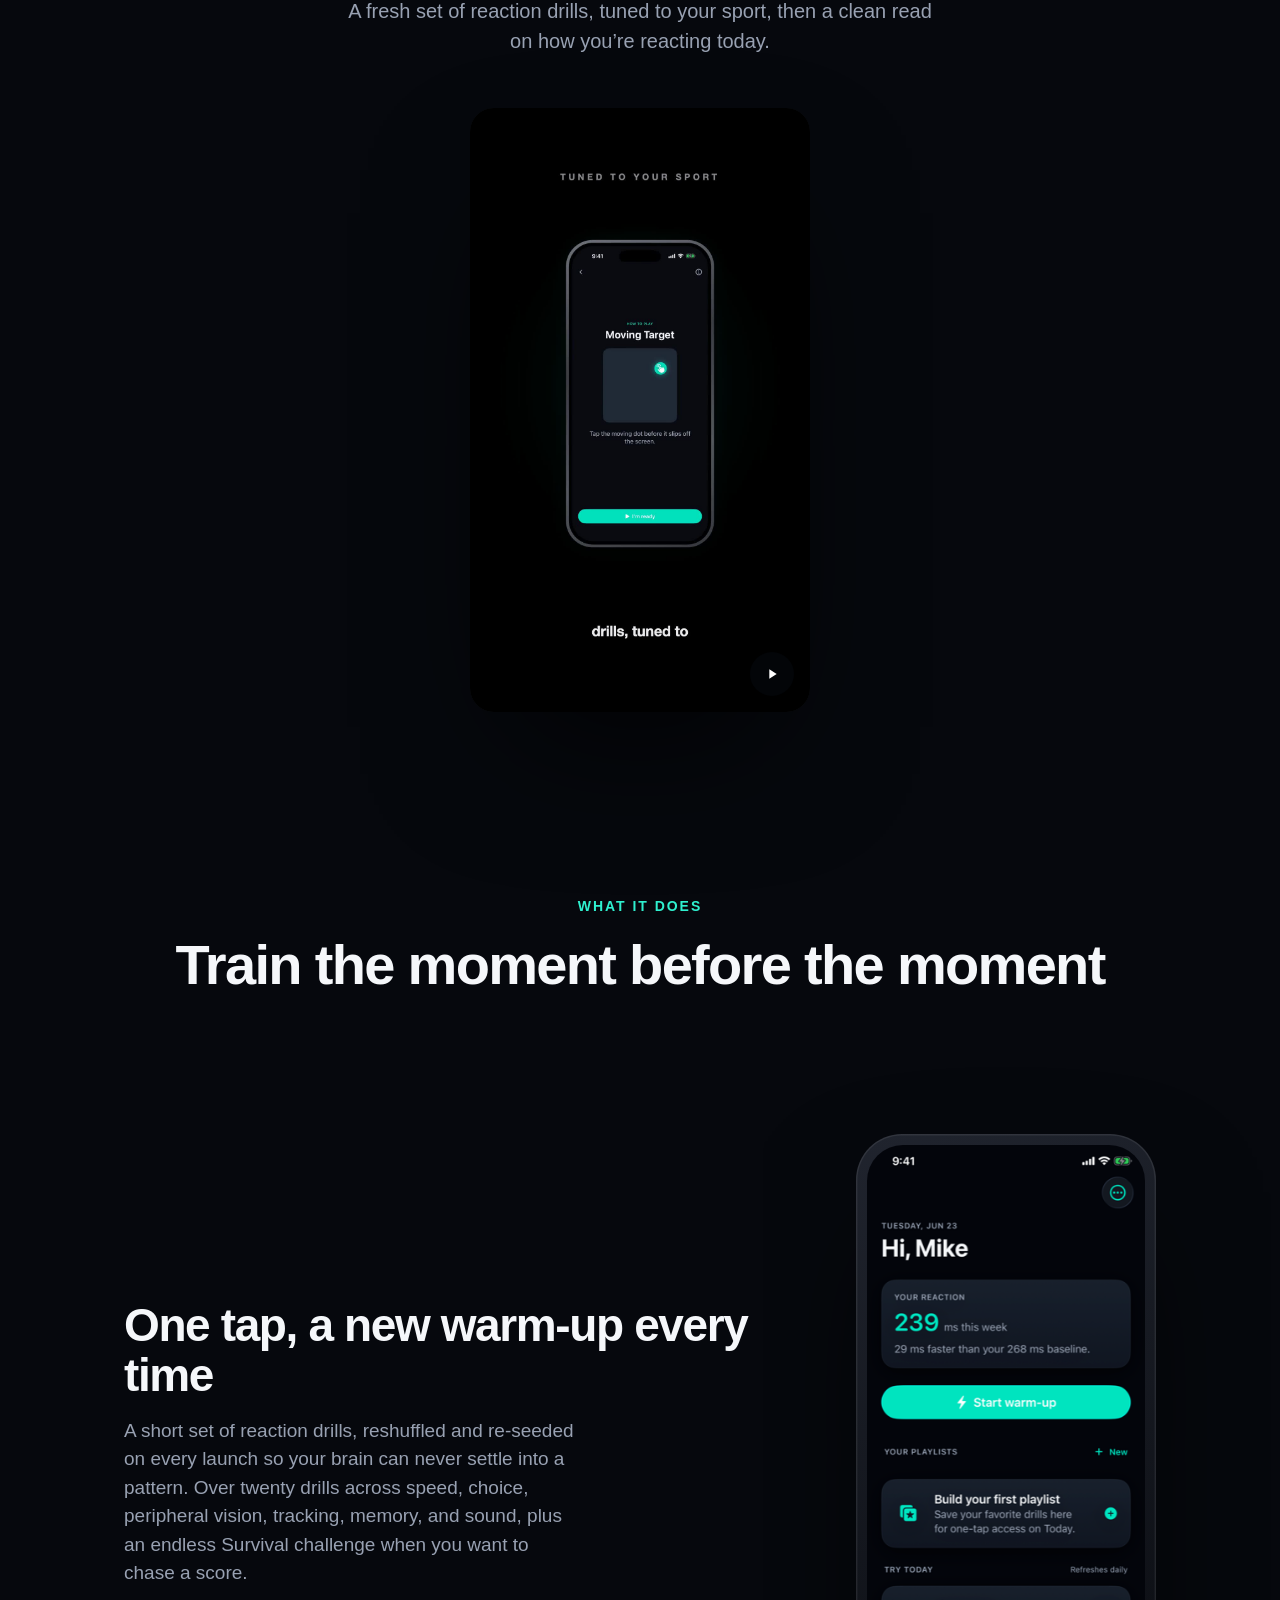
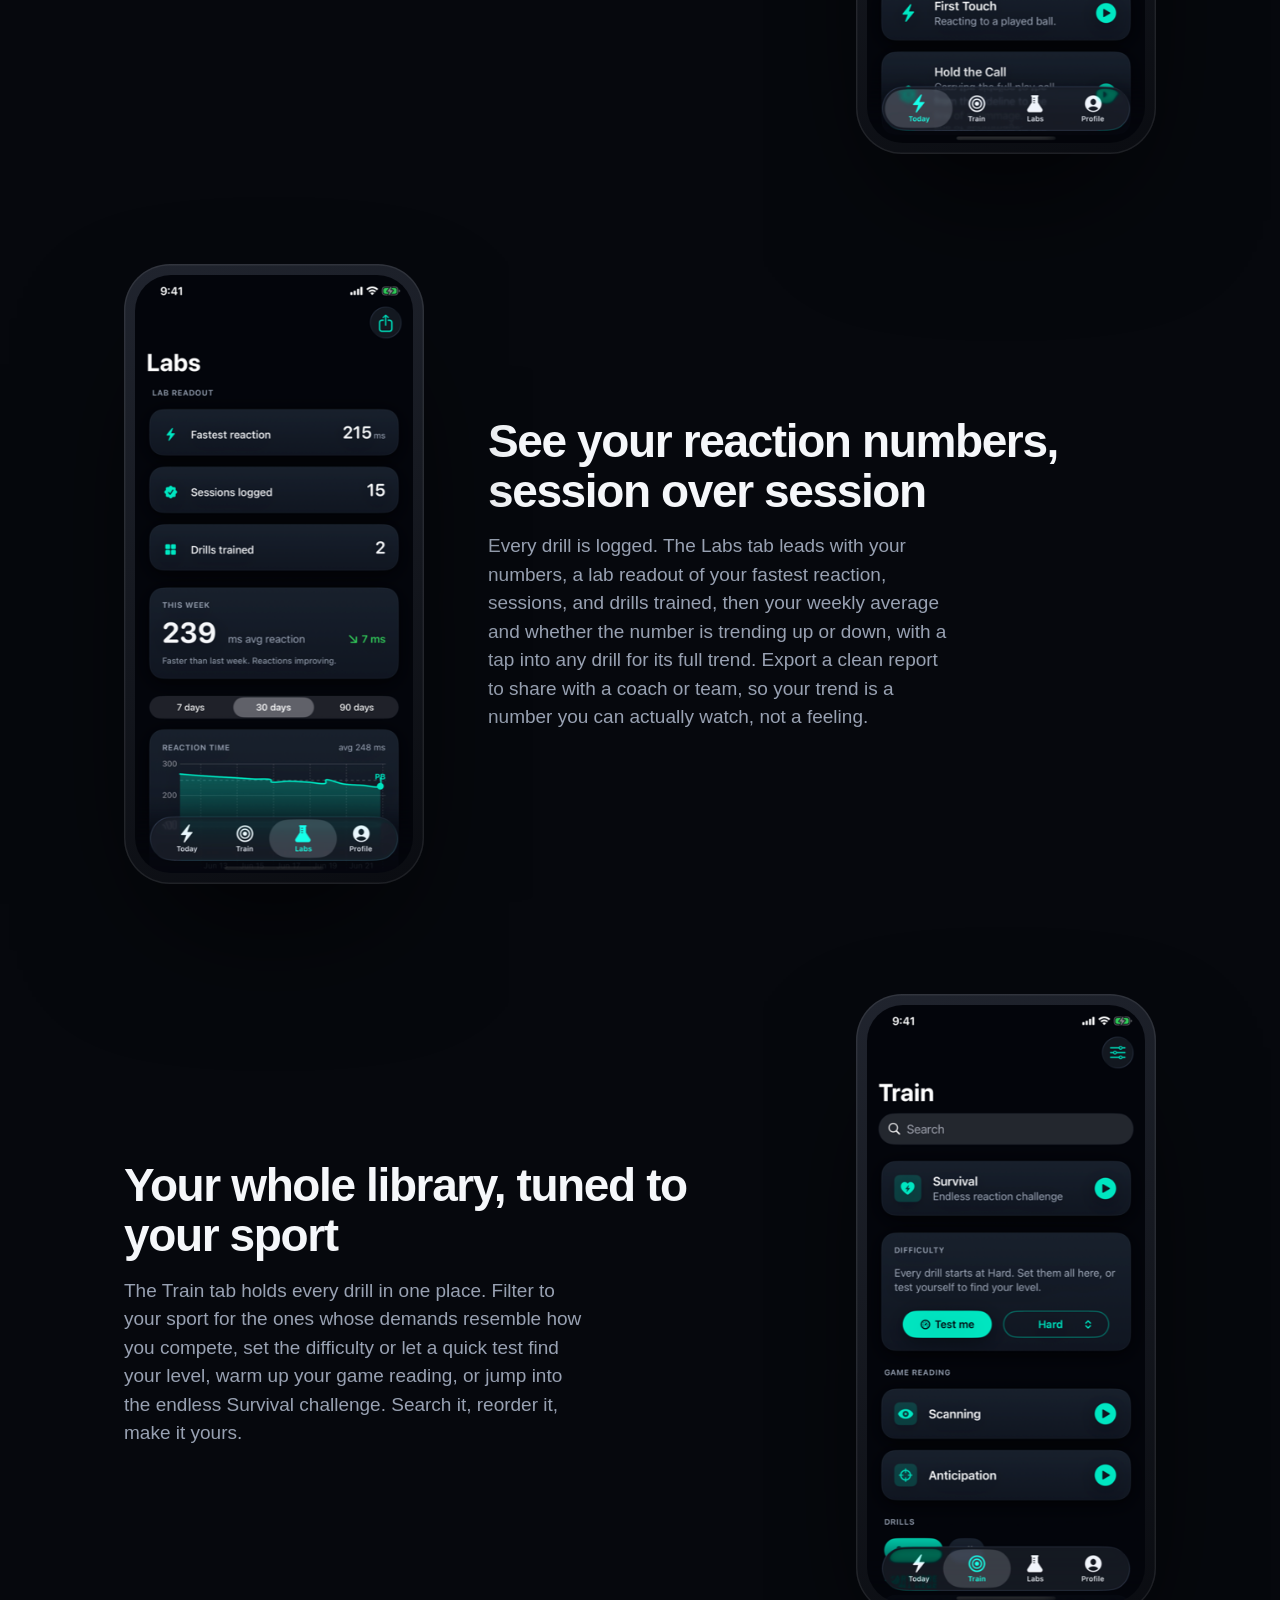
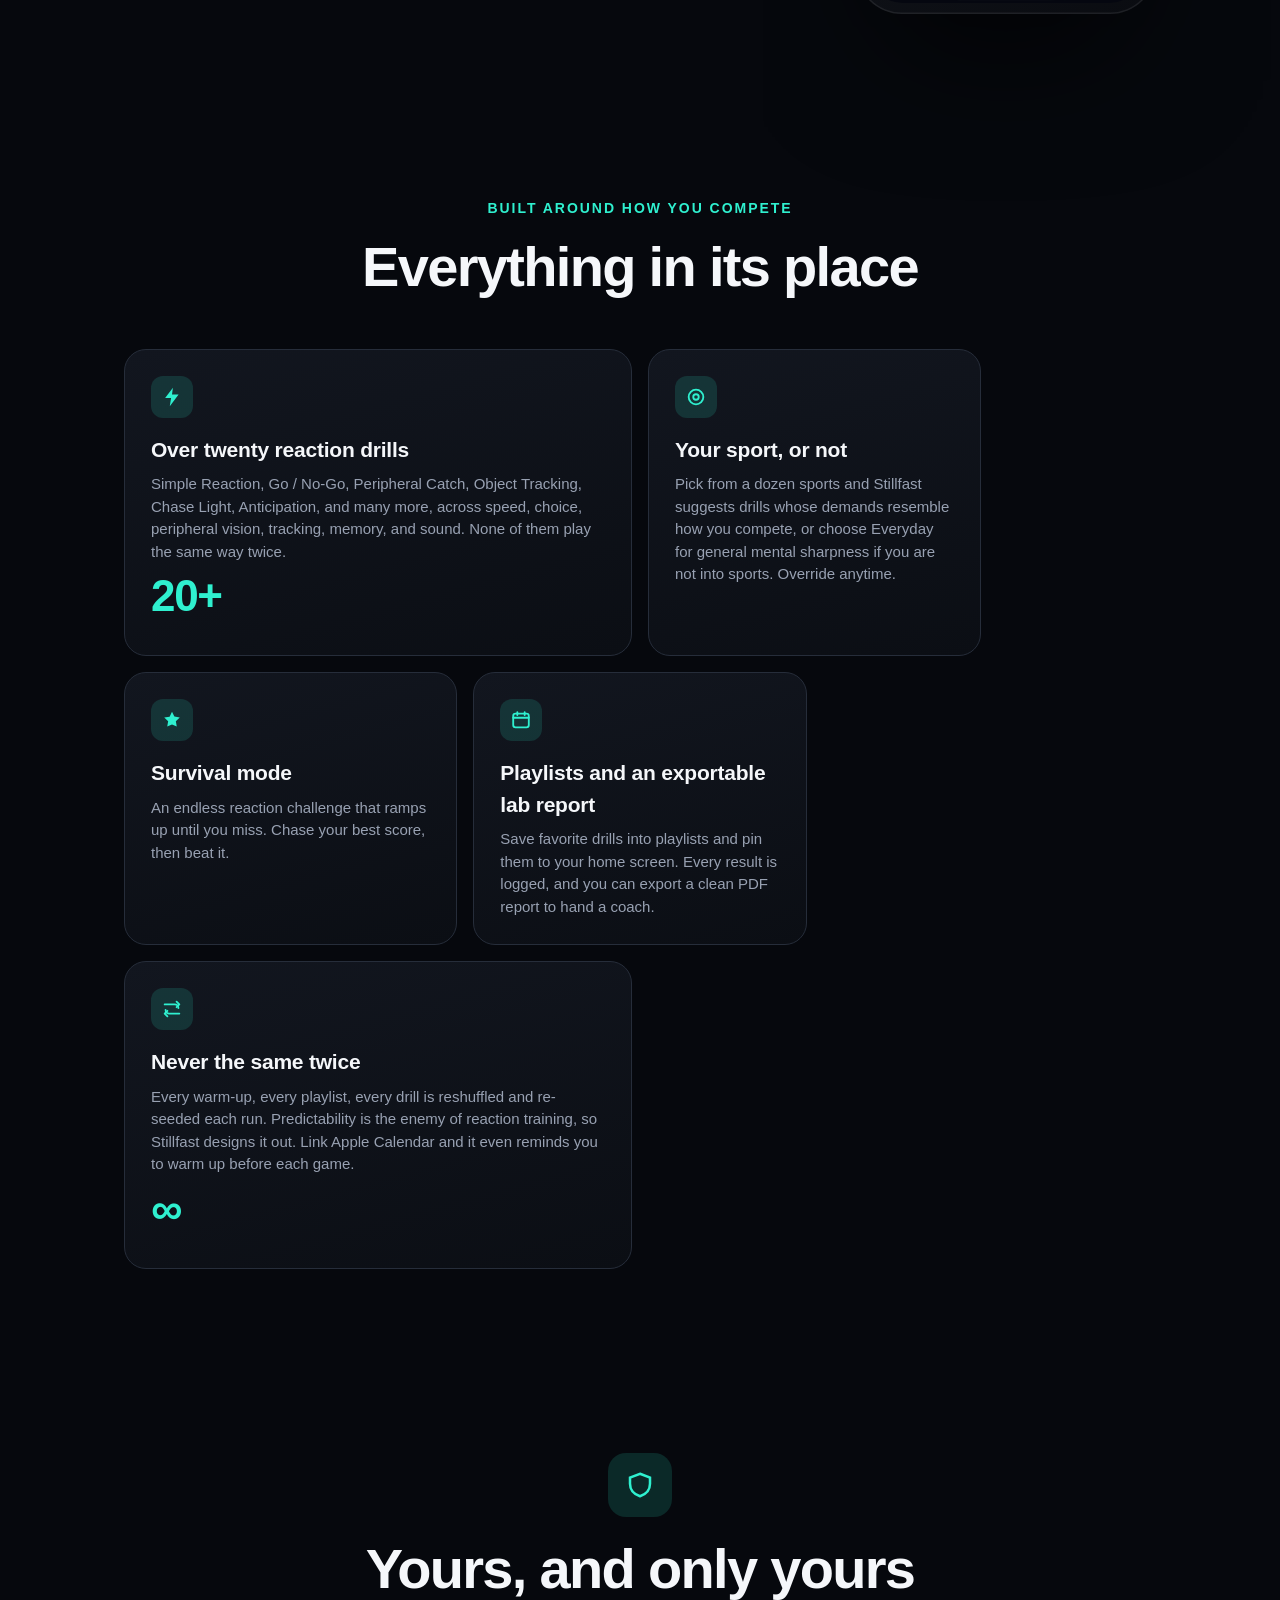
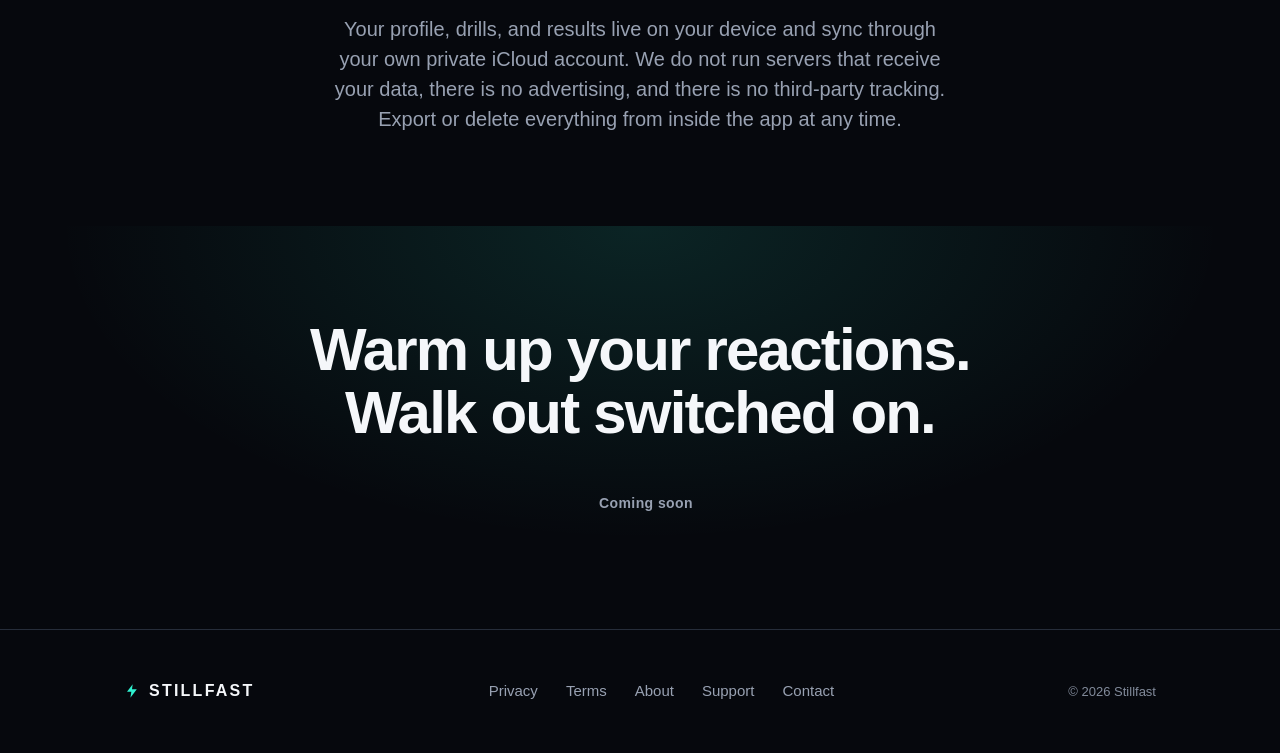
==== commit 2ef1adca: "Accessibility pass (WCAG 2.1/2.2 AA) + content polish - Video: silent loop (audio stripped) with an " ====
--- a/index.html
+++ b/index.html
@@ -14,6 +14,7 @@
   <script>document.documentElement.classList.add('js');</script>
 </head>
 <body>
+  <a class="skip-link" href="#main">Skip to content</a>
   <header class="site-header">
     <div class="container">
       <a class="wordmark" href="index.html"><span class="bolt"><svg class="bolt-svg" width="1em" height="1em" viewBox="0 0 24 24" fill="currentColor" aria-hidden="true"><path d="M13 2 L4.5 13.2 L11 13.2 L9.6 22 L19.2 9.4 L12 9.4 Z"/></svg></span>STILLFAST</a>
@@ -27,15 +28,15 @@
     </div>
   </header>
 
-  <main>
+  <main id="main">
     <!-- Hero -->
     <section class="hero">
       <div class="container">
         <span class="eyebrow">Reaction trainer</span>
-        <h1>A still mind.<br />Fast reactions.</h1>
+        <h1>A still mind. <br /> Fast reactions.</h1>
         <p class="tagline">A two-minute reaction warm-up before every game, with a real number you can watch session over session. A fresh set of drills, on your iPhone.</p>
         <div class="cta">
-          <a class="appstore" href="#" aria-label="Download Stillfast on the App Store"><img src="https://tools.applemediaservices.com/api/badges/download-on-the-app-store/black/en-us?size=540x180" alt="Download on the App Store" loading="lazy" /></a>
+          <span class="appstore appstore-soon" role="img" aria-label="Coming soon on the App Store"><img src="https://tools.applemediaservices.com/api/badges/download-on-the-app-store/black/en-us?size=540x180" alt="" loading="lazy" /><span class="soon-tag">Coming soon</span></span>
           <a class="btn-ghost" href="#features">See how it works <span class="arrow">&rarr;</span></a>
         </div>
         <p class="fineprint">iPhone and iPad &middot; Private by design &middot; No ads, no tracking</p>
@@ -59,11 +60,15 @@
         <h2 class="section-title reveal">Two minutes, then a number</h2>
         <p class="section-sub reveal">A fresh set of reaction drills, tuned to your sport, then a clean read on how you’re reacting today.</p>
         <div class="video-wrap reveal">
-          <video class="demo-video" autoplay muted loop playsinline preload="none"
-                 poster="stillfast-demo-poster.jpg" aria-label="A walkthrough of Stillfast: a reaction drill and your result.">
+          <video class="demo-video" id="demoVideo" autoplay muted loop playsinline preload="none"
+                 poster="stillfast-demo-poster.jpg" aria-label="A silent walkthrough of Stillfast: a reaction drill and your result.">
             <source src="stillfast-demo.mp4" type="video/mp4" />
             <img src="stillfast-demo-poster.jpg" alt="Stillfast reaction drill in progress." />
           </video>
+          <button type="button" class="video-toggle" id="demoToggle" aria-label="Pause video">
+            <svg class="icon-pause" viewBox="0 0 24 24" fill="currentColor" aria-hidden="true"><rect x="6" y="5" width="4" height="14" rx="1"/><rect x="14" y="5" width="4" height="14" rx="1"/></svg>
+            <svg class="icon-play" viewBox="0 0 24 24" fill="currentColor" aria-hidden="true"><path d="M8 5v14l11-7z"/></svg>
+          </button>
         </div>
       </div>
     </section>
@@ -166,9 +171,9 @@
     <!-- Final CTA -->
     <section class="final">
       <div class="container">
-        <h2 class="reveal">Warm up your reactions.<br />Walk out switched on.</h2>
+        <h2 class="reveal">Warm up your reactions. <br /> Walk out switched on.</h2>
         <div class="cta reveal">
-          <a class="appstore" href="#" aria-label="Download Stillfast on the App Store"><img src="https://tools.applemediaservices.com/api/badges/download-on-the-app-store/black/en-us?size=540x180" alt="Download on the App Store" loading="lazy" /></a>
+          <span class="appstore appstore-soon" role="img" aria-label="Coming soon on the App Store"><img src="https://tools.applemediaservices.com/api/badges/download-on-the-app-store/black/en-us?size=540x180" alt="" loading="lazy" /><span class="soon-tag">Coming soon</span></span>
         </div>
       </div>
     </section>
@@ -202,6 +207,26 @@
       }, { rootMargin: '0px 0px -10% 0px', threshold: 0.08 });
       document.querySelectorAll('.reveal').forEach(function (el) { io.observe(el); });
     })();
+
+    // Accessible play/pause for the demo loop (WCAG 2.2.2). Respects reduced-motion: do not autoplay.
+    (function () {
+      var v = document.getElementById('demoVideo');
+      var btn = document.getElementById('demoToggle');
+      if (!v || !btn) return;
+      function reflect() {
+        var paused = v.paused;
+        btn.classList.toggle('is-paused', paused);
+        btn.setAttribute('aria-label', paused ? 'Play video' : 'Pause video');
+      }
+      var reduce = window.matchMedia && window.matchMedia('(prefers-reduced-motion: reduce)').matches;
+      if (reduce) { v.removeAttribute('autoplay'); try { v.pause(); } catch (e) {} }
+      btn.addEventListener('click', function () {
+        if (v.paused) { v.play(); } else { v.pause(); }
+      });
+      v.addEventListener('play', reflect);
+      v.addEventListener('pause', reflect);
+      reflect();
+    })();
   </script>
 </body>
 </html>
--- a/styles.css
+++ b/styles.css
@@ -11,7 +11,7 @@
   --separator: #262d3a;
   --text: #f5f7fa;
   --text-2: #98a1b2;
-  --text-3: #6b7484;
+  --text-3: #828b9b;   /* lightened to meet WCAG AA 4.5:1 on both bg and surface */
   --accent: #2ff0cf;
   --accent-2: #00c2a3;
   --max: 1080px;
@@ -36,6 +36,19 @@
 a { color: var(--accent); text-decoration: none; transition: color 0.2s var(--ease); }
 a:hover { color: #fff; }
 
+/* ---------- Accessibility ---------- */
+/* Clearly visible keyboard focus on the dark theme (WCAG 2.4.7 Focus Visible). */
+:focus-visible { outline: 3px solid var(--accent); outline-offset: 3px; border-radius: 6px; }
+/* Skip-to-content link, visually hidden until focused (WCAG 2.4.1 Bypass Blocks). */
+.skip-link {
+  position: absolute; left: 12px; top: -64px; z-index: 100;
+  background: var(--accent); color: #04221d; font-weight: 600;
+  padding: 10px 16px; border-radius: 10px; transition: top 0.2s var(--ease);
+}
+.skip-link:focus { top: 12px; color: #04221d; }
+/* Comfortable 24px+ hit targets for inline links (WCAG 2.5.8 Target Size). */
+.nav a, .site-footer .links a { display: inline-flex; align-items: center; min-height: 24px; padding: 6px 2px; }
+
 .container { max-width: var(--max); margin: 0 auto; padding: 0 24px; }
 .narrow { max-width: 760px; }
 
@@ -57,7 +70,13 @@
 .nav { display: flex; gap: 28px; }
 .nav a { color: var(--text-2); font-weight: 500; font-size: 15px; }
 .nav a:hover { color: var(--text); }
-@media (max-width: 620px) { .nav { gap: 18px; } .nav a { font-size: 14px; } }
+/* Small screens: stack the wordmark over a wrapping nav so 5 links + the wordmark never overflow
+   a 320px viewport (WCAG 1.4.10 Reflow). */
+@media (max-width: 600px) {
+  .site-header .container { height: auto; flex-direction: column; gap: 6px; padding-top: 9px; padding-bottom: 9px; }
+  .nav { gap: 16px; flex-wrap: wrap; justify-content: center; }
+  .nav a { font-size: 14px; }
+}
 
 /* ---------- Buttons ---------- */
 .btn {
@@ -79,6 +98,12 @@
 .appstore { display: inline-flex; transition: transform 0.2s var(--ease); }
 .appstore img { height: 54px; width: auto; display: block; }
 .appstore:hover { transform: translateY(-2px); }
+/* Pre-launch: the app is not on the store yet, so the badge is a non-interactive "coming soon"
+   marker (an honest, non-broken alternative to a link that goes nowhere). */
+.appstore-soon { align-items: center; gap: 12px; cursor: default; }
+.appstore-soon:hover { transform: none; }
+.appstore-soon img { opacity: 0.45; }
+.appstore-soon .soon-tag { color: var(--text-2); font-weight: 600; font-size: 14px; letter-spacing: 0.03em; white-space: nowrap; }
 
 /* ---------- Hero ---------- */
 .hero {
@@ -109,7 +134,7 @@
 
 /* ---------- Phone mockup ---------- */
 .phone {
-  --w: 300px;
+  --w: min(300px, 78vw);   /* responsive so it never overflows a 320px viewport (WCAG 1.4.10 Reflow) */
   width: var(--w); aspect-ratio: 300 / 620; flex: none;
   border-radius: 46px; background: linear-gradient(160deg, #20242e, #0a0c11);
   padding: 11px;
@@ -133,7 +158,8 @@
 /* ---------- Video showcase ---------- */
 .showcase { text-align: center; }
 .video-wrap {
-  margin: 52px auto 0; max-width: 340px;
+  position: relative;
+  margin: 52px auto 0; max-width: min(340px, 82vw);
   border-radius: 30px;
   background: radial-gradient(70% 60% at 50% 0%, rgba(47, 240, 207, 0.12), transparent 70%);
 }
@@ -141,6 +167,20 @@
   width: 100%; height: auto; display: block; border-radius: 24px;
   box-shadow: 0 60px 140px -45px rgba(0, 0, 0, 0.85), inset 0 0 0 1px rgba(255, 255, 255, 0.05);
 }
+/* Accessible play/pause control so the auto-playing loop can be stopped (WCAG 2.2.2 Pause, Stop, Hide). */
+.video-toggle {
+  position: absolute; bottom: 16px; right: 16px; z-index: 3;
+  width: 44px; height: 44px; border-radius: 50%; border: none; cursor: pointer;
+  background: rgba(6, 8, 13, 0.66); color: #fff;
+  display: flex; align-items: center; justify-content: center;
+  backdrop-filter: blur(8px); -webkit-backdrop-filter: blur(8px);
+  transition: background 0.2s var(--ease), transform 0.2s var(--ease);
+}
+.video-toggle:hover { background: rgba(6, 8, 13, 0.9); transform: scale(1.05); }
+.video-toggle svg { width: 16px; height: 16px; display: block; }
+.video-toggle .icon-play { display: none; }
+.video-toggle.is-paused .icon-pause { display: none; }
+.video-toggle.is-paused .icon-play { display: block; }
 
 /* Screen: reaction result */
 .scr-react {
@@ -176,6 +216,9 @@
 /* ---------- Sections ---------- */
 section { padding: 92px 0; }
 .eyebrow-c { text-align: center; }
+/* Headings break rather than overflow on very narrow viewports (WCAG 1.4.10). */
+h1, h2, h3 { overflow-wrap: break-word; }
+@media (max-width: 480px) { .hero h1 br, .final h2 br { display: none; } }
 .section-title { font-size: clamp(32px, 5.4vw, 56px); font-weight: 700; letter-spacing: -0.03em; text-align: center; line-height: 1.06; }
 .section-sub { color: var(--text-2); text-align: center; margin: 16px auto 0; max-width: 600px; font-size: clamp(17px, 2.2vw, 20px); }
 
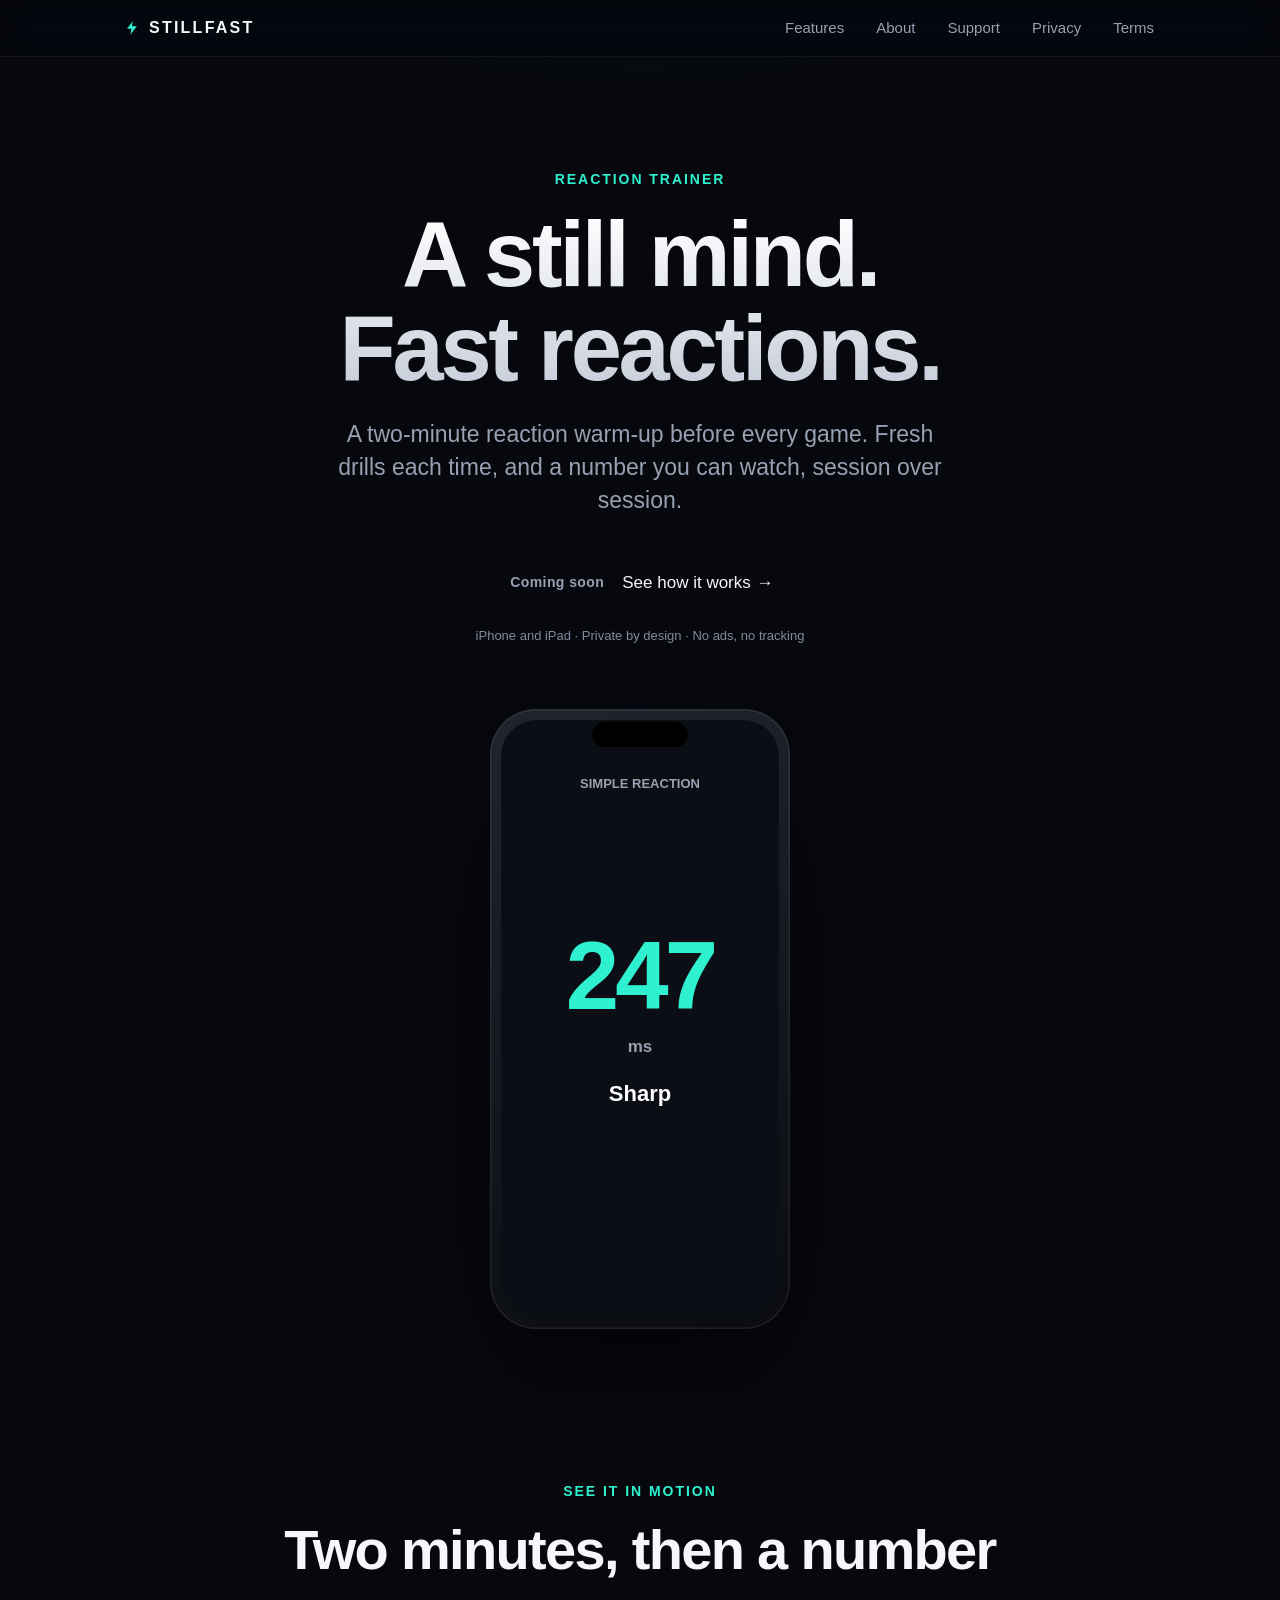
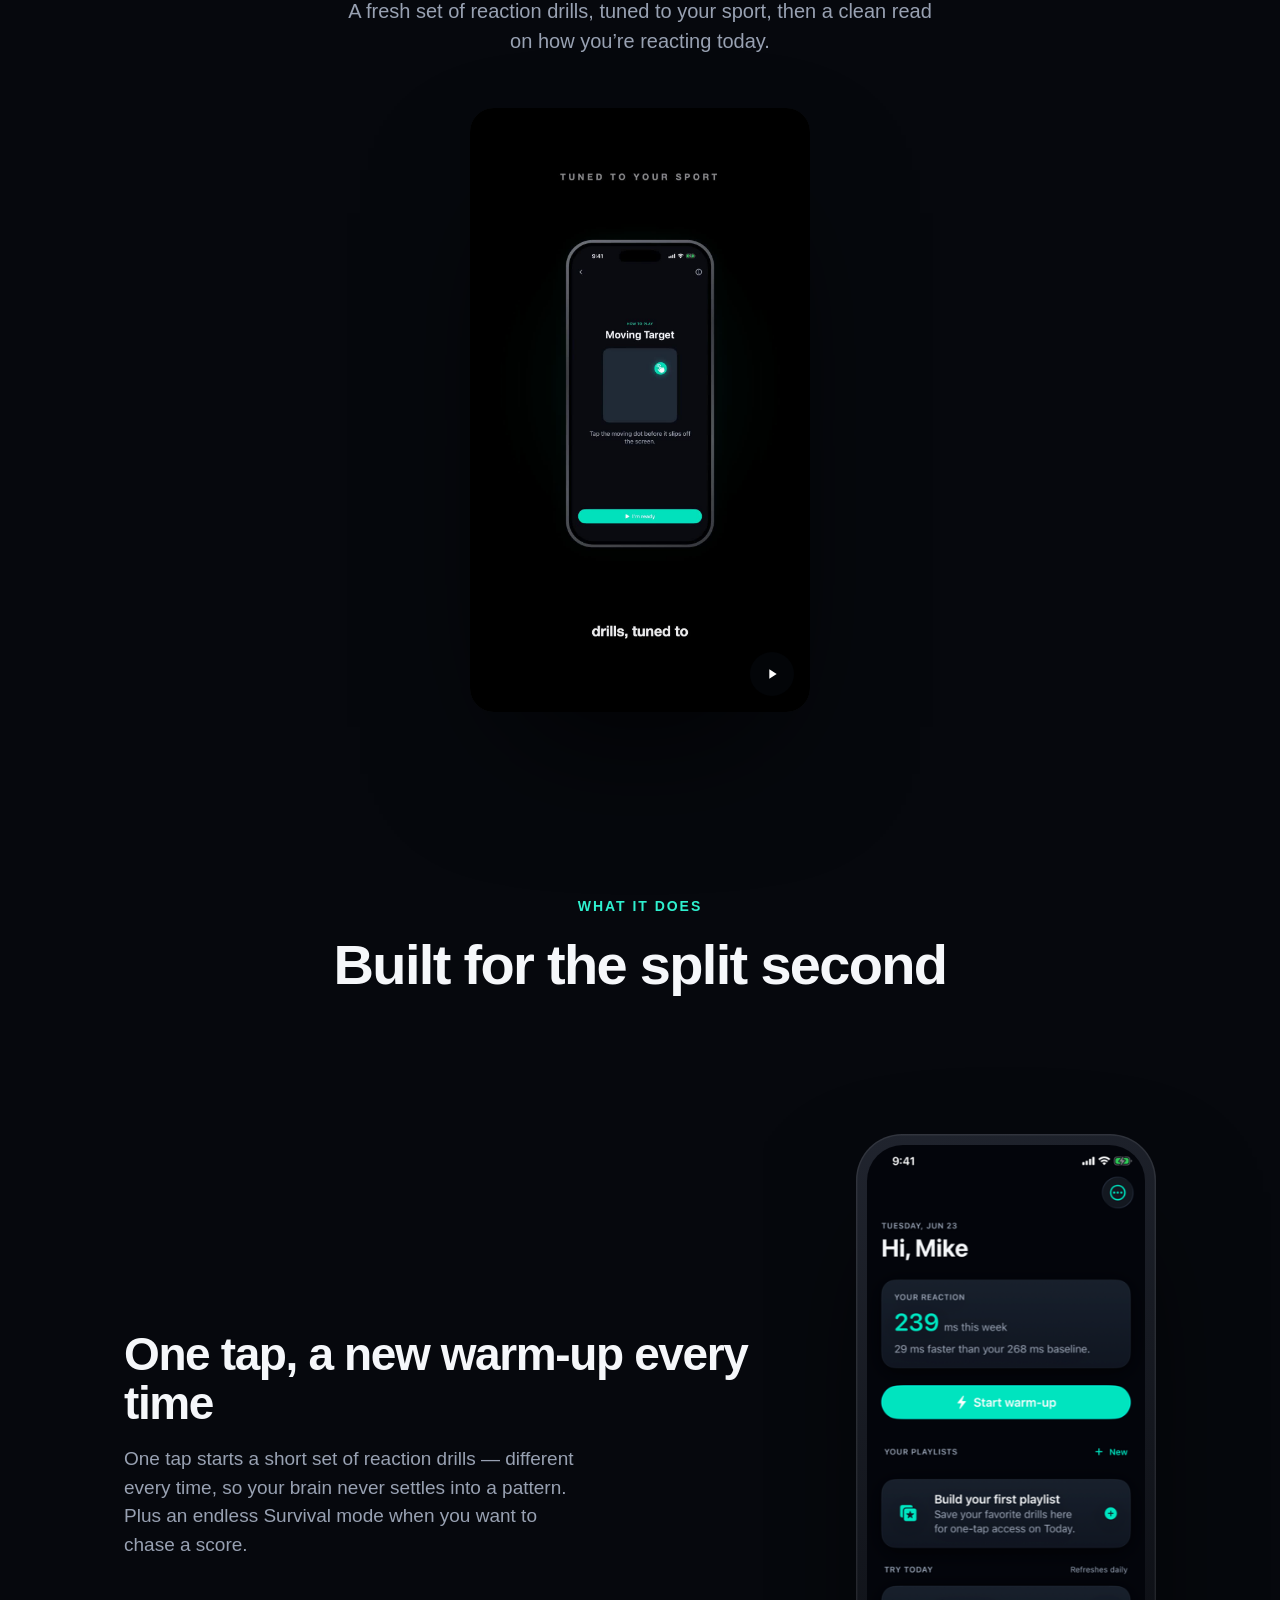
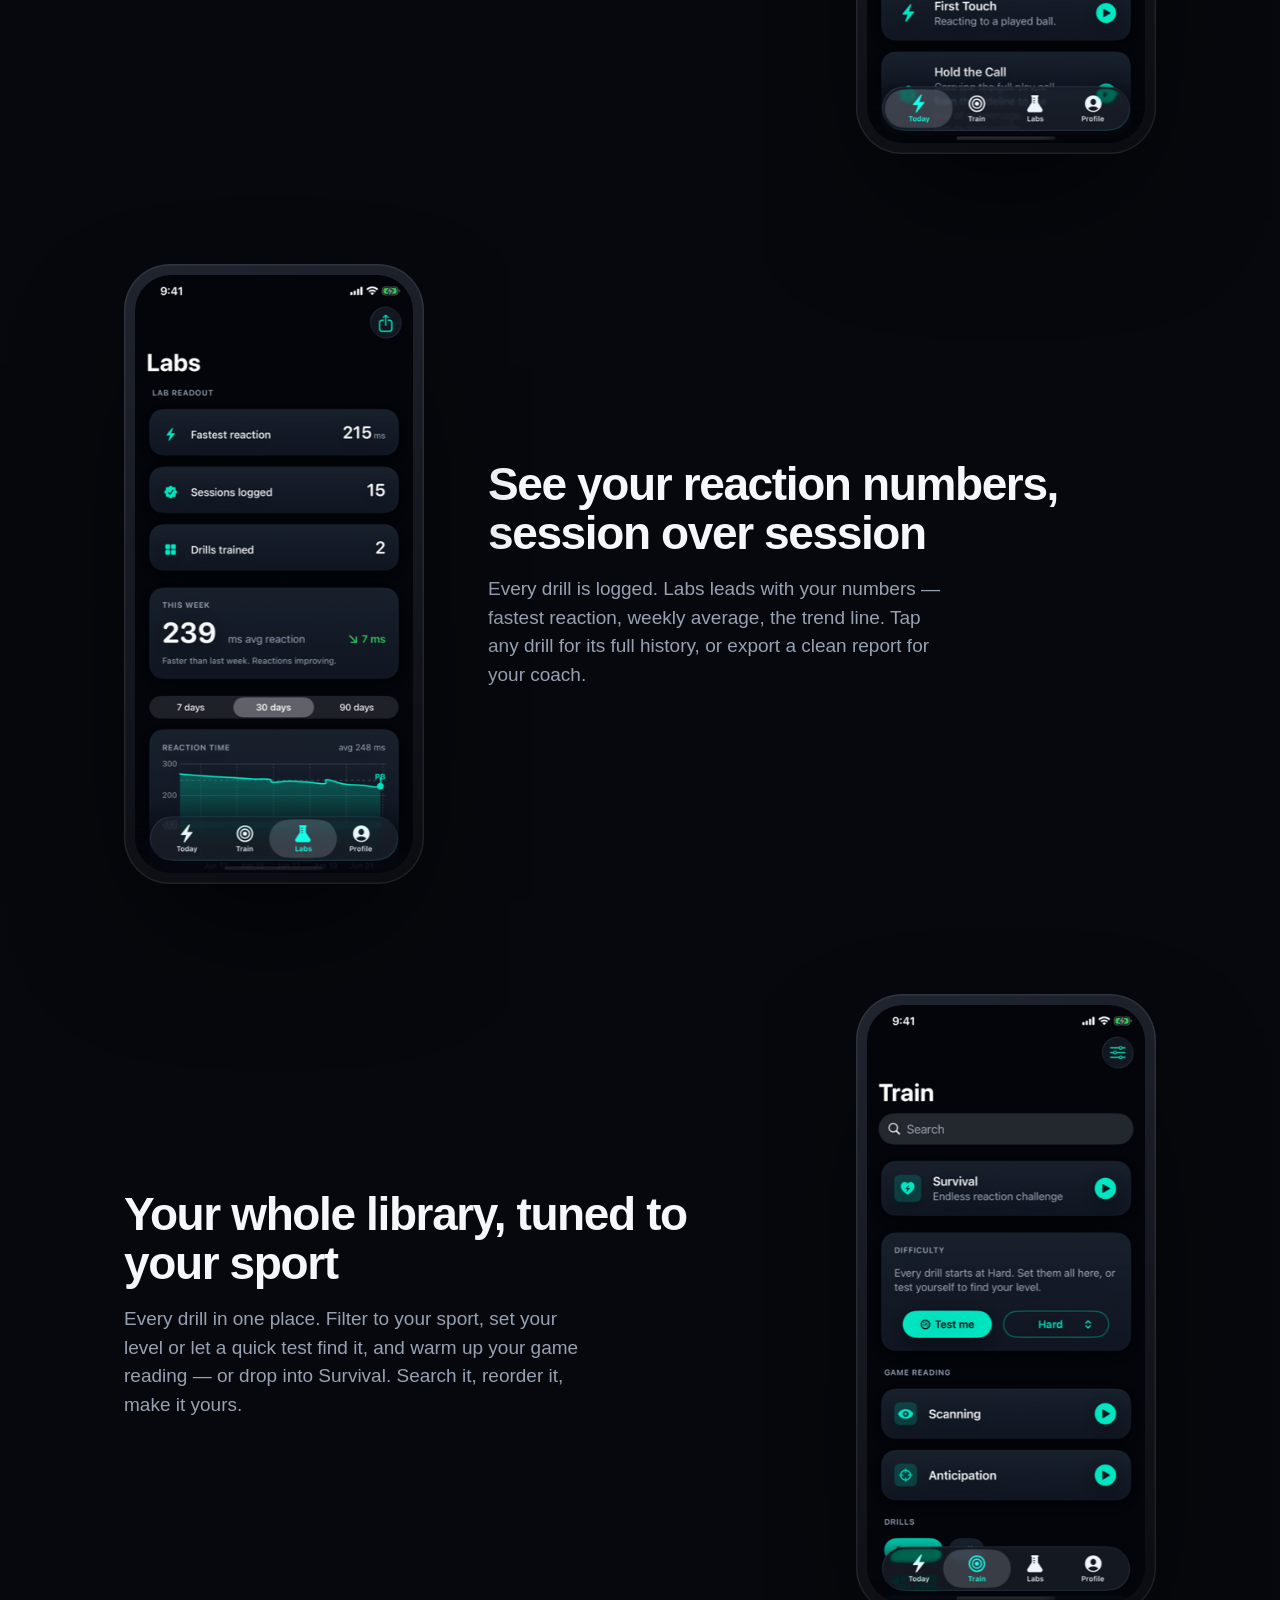
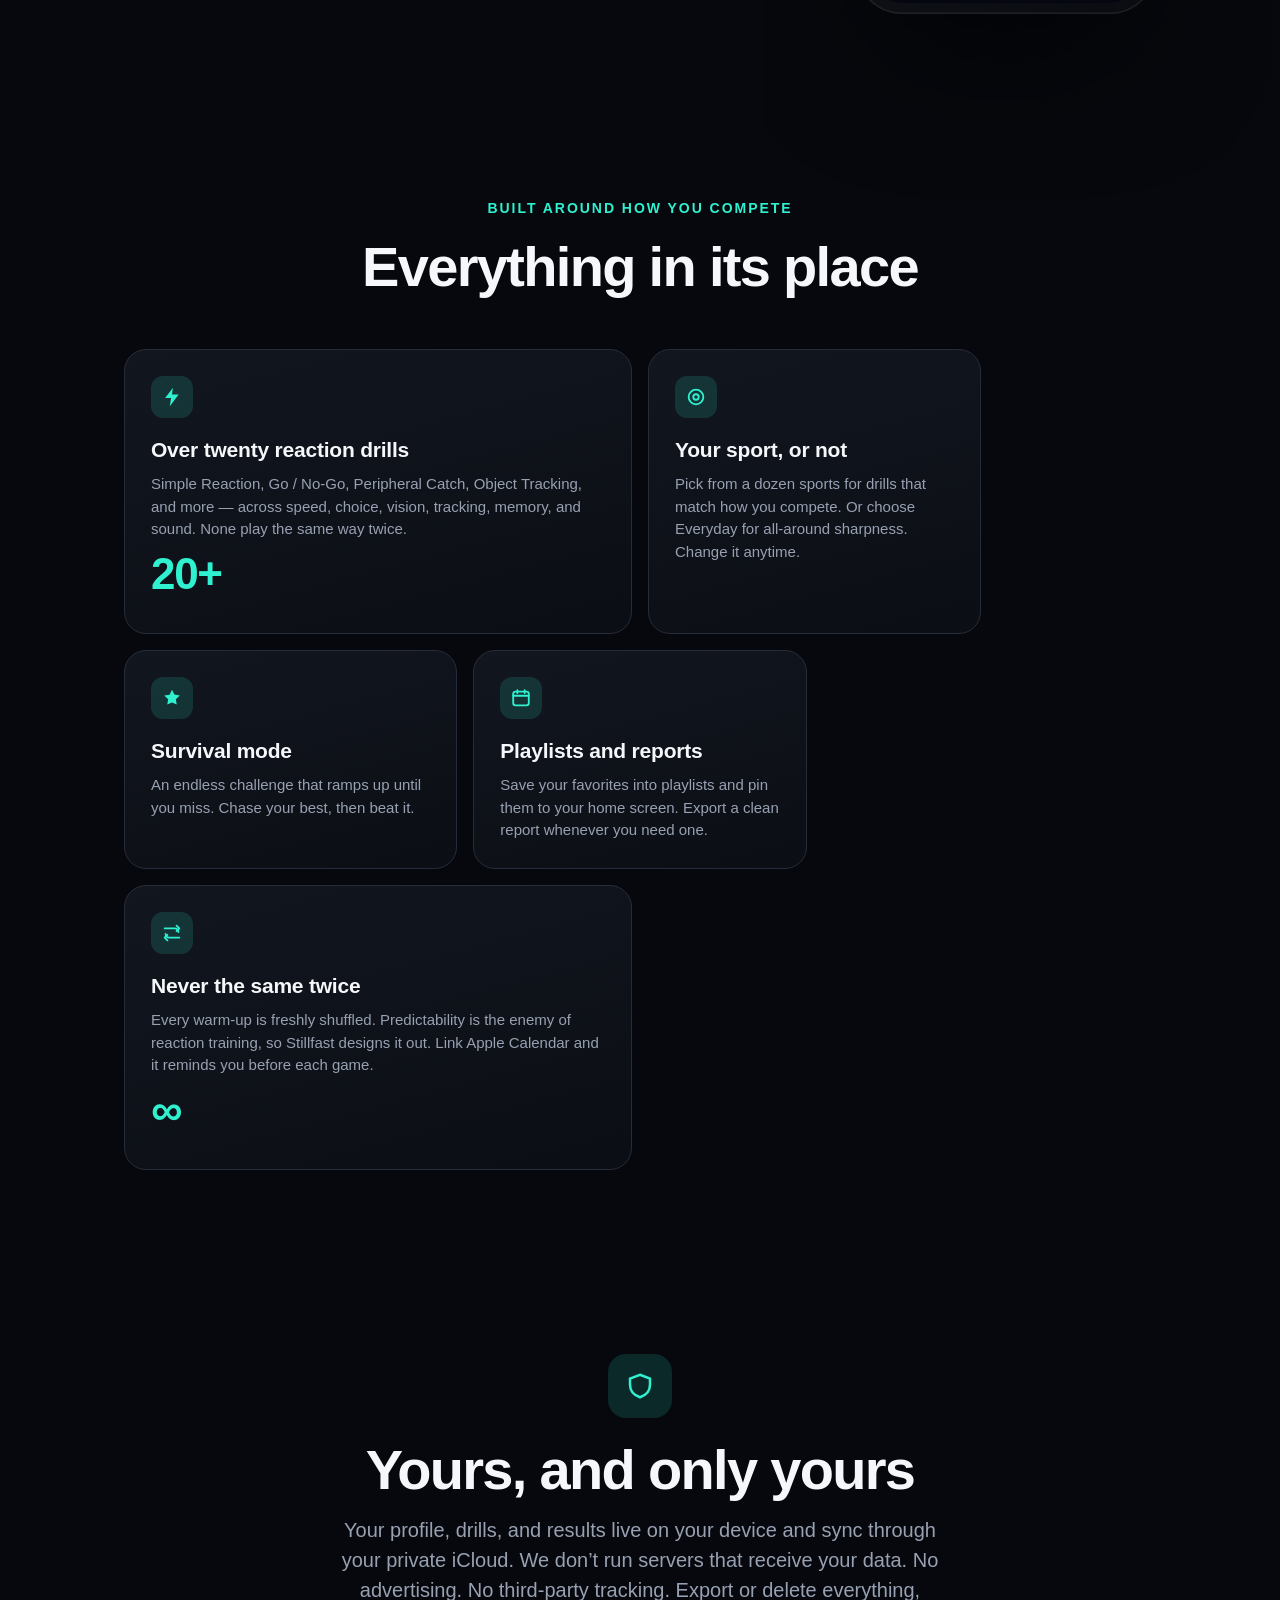
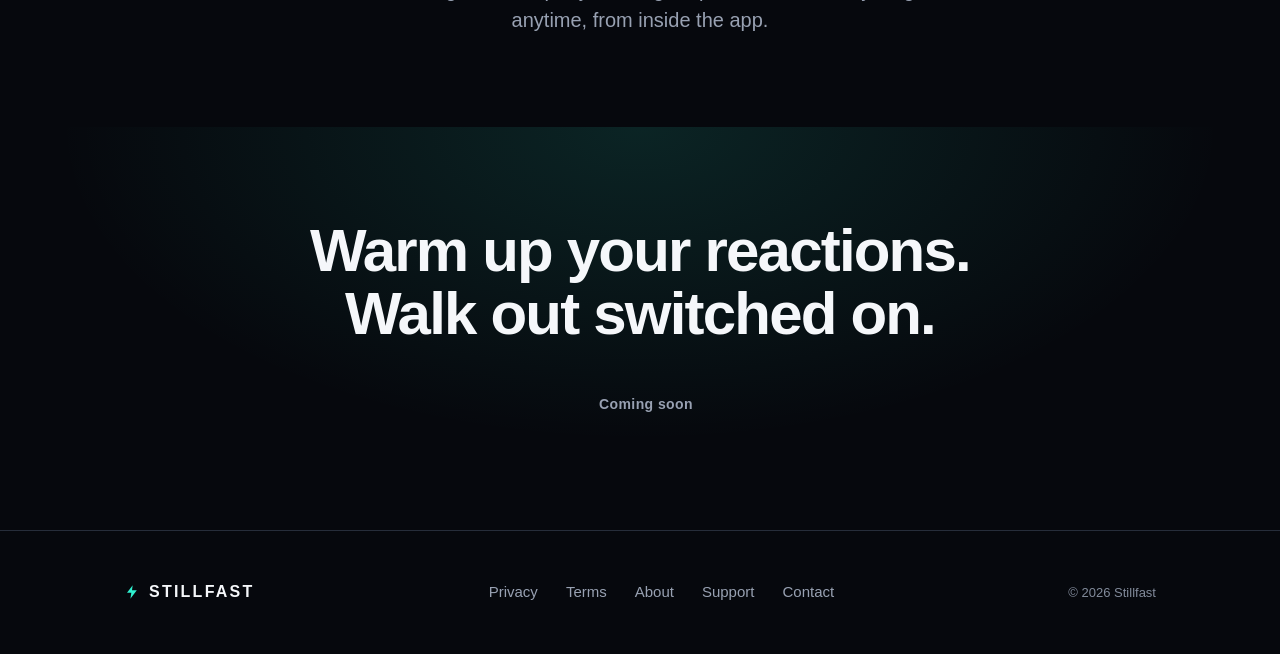
==== commit 9c03b410: "Copy: tighten to Apple-level restraint Cut the over-explaining — short sentences and fragments inste" ====
--- a/index.html
+++ b/index.html
@@ -3,8 +3,8 @@
 <head>
   <meta charset="UTF-8" />
   <meta name="viewport" content="width=device-width, initial-scale=1.0" />
-  <title>Stillfast - Reaction training for athletes</title>
-  <meta name="description" content="Stillfast is a reaction trainer for competitive athletes. A fresh warm-up of reaction drills before every game, playlists of your favorites, and a Labs tab that tracks your reaction numbers session over session. A still mind and fast reactions." />
+  <title>Stillfast — Reaction training for athletes</title>
+  <meta name="description" content="A reaction trainer for athletes. A two-minute warm-up of reaction drills before every game, and a number you can watch, session over session. A still mind and fast reactions." />
   <meta name="keywords" content="reaction time app, athlete reaction training, reflex training, pre-game warm-up, sports reaction drills, go no-go, peripheral vision training" />
   <meta property="og:title" content="Stillfast - A still mind and fast reactions" />
   <meta property="og:description" content="A reaction trainer for athletes. Warm up before every game, build playlists of your favorite drills, and track your reaction numbers session over session." />
@@ -34,7 +34,7 @@
       <div class="container">
         <span class="eyebrow">Reaction trainer</span>
         <h1>A still mind. <br /> Fast reactions.</h1>
-        <p class="tagline">A two-minute reaction warm-up before every game, with a real number you can watch session over session. A fresh set of drills, on your iPhone.</p>
+        <p class="tagline">A two-minute reaction warm-up before every game. Fresh drills each time, and a number you can watch, session over session.</p>
         <div class="cta">
           <span class="appstore appstore-soon" role="img" aria-label="Coming soon on the App Store"><img src="https://tools.applemediaservices.com/api/badges/download-on-the-app-store/black/en-us?size=540x180" alt="" loading="lazy" /><span class="soon-tag">Coming soon</span></span>
           <a class="btn-ghost" href="#features">See how it works <span class="arrow">&rarr;</span></a>
@@ -77,7 +77,7 @@
     <section id="features">
       <div class="container">
         <span class="eyebrow eyebrow-c" style="display:block;text-align:center;">What it does</span>
-        <h2 class="section-title reveal">Train the moment before the moment</h2>
+        <h2 class="section-title reveal">Built for the split second</h2>
         <p class="section-sub reveal">Reaction time decides the first step, the save, the read. Stillfast makes warming it up a habit.</p>
 
         <div style="height:64px;"></div>
@@ -85,7 +85,7 @@
         <div class="feature-row reveal">
           <div class="copy">
             <h2>One tap, a new warm-up every time</h2>
-            <p>A short set of reaction drills, reshuffled and re-seeded on every launch so your brain can never settle into a pattern. Over twenty drills across speed, choice, peripheral vision, tracking, memory, and sound, plus an endless Survival challenge when you want to chase a score.</p>
+            <p>One tap starts a short set of reaction drills — different every time, so your brain never settles into a pattern. Plus an endless Survival mode when you want to chase a score.</p>
           </div>
           <div class="phone-wrap">
             <div class="phone">
@@ -97,7 +97,7 @@
         <div class="feature-row reverse reveal">
           <div class="copy">
             <h2>See your reaction numbers, session over session</h2>
-            <p>Every drill is logged. The Labs tab leads with your numbers, a lab readout of your fastest reaction, sessions, and drills trained, then your weekly average and whether the number is trending up or down, with a tap into any drill for its full trend. Export a clean report to share with a coach or team, so your trend is a number you can actually watch, not a feeling.</p>
+            <p>Every drill is logged. Labs leads with your numbers — fastest reaction, weekly average, the trend line. Tap any drill for its full history, or export a clean report for your coach.</p>
           </div>
           <div class="phone-wrap">
             <div class="phone">
@@ -109,7 +109,7 @@
         <div class="feature-row reveal">
           <div class="copy">
             <h2>Your whole library, tuned to your sport</h2>
-            <p>The Train tab holds every drill in one place. Filter to your sport for the ones whose demands resemble how you compete, set the difficulty or let a quick test find your level, warm up your game reading, or jump into the endless Survival challenge. Search it, reorder it, make it yours.</p>
+            <p>Every drill in one place. Filter to your sport, set your level or let a quick test find it, and warm up your game reading — or drop into Survival. Search it, reorder it, make it yours.</p>
           </div>
           <div class="phone-wrap">
             <div class="phone">
@@ -129,29 +129,29 @@
           <div class="box wide reveal">
             <div class="glyph"><svg width="22" height="22" viewBox="0 0 24 24" fill="currentColor" aria-hidden="true"><path d="M13 2 L4.5 13.2 L11 13.2 L9.6 22 L19.2 9.4 L12 9.4 Z"/></svg></div>
             <h3>Over twenty reaction drills</h3>
-            <p>Simple Reaction, Go / No-Go, Peripheral Catch, Object Tracking, Chase Light, Anticipation, and many more, across speed, choice, peripheral vision, tracking, memory, and sound. None of them play the same way twice.</p>
+            <p>Simple Reaction, Go / No-Go, Peripheral Catch, Object Tracking, and more — across speed, choice, vision, tracking, memory, and sound. None play the same way twice.</p>
             <div class="spacer"></div>
             <div class="stat">20+</div>
           </div>
           <div class="box reveal">
             <div class="glyph"><svg width="22" height="22" viewBox="0 0 24 24" fill="none" stroke="currentColor" stroke-width="2" aria-hidden="true"><circle cx="12" cy="12" r="8"/><circle cx="12" cy="12" r="3"/></svg></div>
             <h3>Your sport, or not</h3>
-            <p>Pick from a dozen sports and Stillfast suggests drills whose demands resemble how you compete, or choose Everyday for general mental sharpness if you are not into sports. Override anytime.</p>
+            <p>Pick from a dozen sports for drills that match how you compete. Or choose Everyday for all-around sharpness. Change it anytime.</p>
           </div>
           <div class="box reveal">
             <div class="glyph"><svg width="22" height="22" viewBox="0 0 24 24" fill="currentColor" aria-hidden="true"><path d="M12 3l2.6 5.3 5.9.9-4.3 4.1 1 5.8L12 16.9 6.8 19.2l1-5.8L3.5 9.3l5.9-.9z"/></svg></div>
             <h3>Survival mode</h3>
-            <p>An endless reaction challenge that ramps up until you miss. Chase your best score, then beat it.</p>
+            <p>An endless challenge that ramps up until you miss. Chase your best, then beat it.</p>
           </div>
           <div class="box reveal">
             <div class="glyph"><svg width="22" height="22" viewBox="0 0 24 24" fill="none" stroke="currentColor" stroke-width="2" stroke-linecap="round" aria-hidden="true"><rect x="3.5" y="5" width="17" height="15" rx="2.5"/><path d="M3.5 9.5h17M8 3.5v3M16 3.5v3"/></svg></div>
-            <h3>Playlists and an exportable lab report</h3>
-            <p>Save favorite drills into playlists and pin them to your home screen. Every result is logged, and you can export a clean PDF report to hand a coach.</p>
+            <h3>Playlists and reports</h3>
+            <p>Save your favorites into playlists and pin them to your home screen. Export a clean report whenever you need one.</p>
           </div>
           <div class="box wide reveal">
             <div class="glyph"><svg width="22" height="22" viewBox="0 0 24 24" fill="none" stroke="currentColor" stroke-width="2" stroke-linecap="round" stroke-linejoin="round" aria-hidden="true"><path d="M4 7h11a4 4 0 0 1 4 4M20 17H9a4 4 0 0 1-4-4"/><path d="M17 4l3 3-3 3M7 20l-3-3 3-3"/></svg></div>
             <h3>Never the same twice</h3>
-            <p>Every warm-up, every playlist, every drill is reshuffled and re-seeded each run. Predictability is the enemy of reaction training, so Stillfast designs it out. Link Apple Calendar and it even reminds you to warm up before each game.</p>
+            <p>Every warm-up is freshly shuffled. Predictability is the enemy of reaction training, so Stillfast designs it out. Link Apple Calendar and it reminds you before each game.</p>
             <div class="spacer"></div>
             <div class="stat">∞</div>
           </div>
@@ -164,7 +164,7 @@
       <div class="container narrow">
         <div class="glyph-lg reveal"><svg width="30" height="30" viewBox="0 0 24 24" fill="none" stroke="currentColor" stroke-width="2" aria-hidden="true"><path d="M12 3 L20 6 V11 C20 16 16.5 19.5 12 21 C7.5 19.5 4 16 4 11 V6 Z"/></svg></div>
         <h2 class="section-title reveal">Yours, and only yours</h2>
-        <p class="reveal">Your profile, drills, and results live on your device and sync through your own private iCloud account. We do not run servers that receive your data, there is no advertising, and there is no third-party tracking. Export or delete everything from inside the app at any time.</p>
+        <p class="reveal">Your profile, drills, and results live on your device and sync through your private iCloud. We don’t run servers that receive your data. No advertising. No third-party tracking. Export or delete everything, anytime, from inside the app.</p>
       </div>
     </section>
 
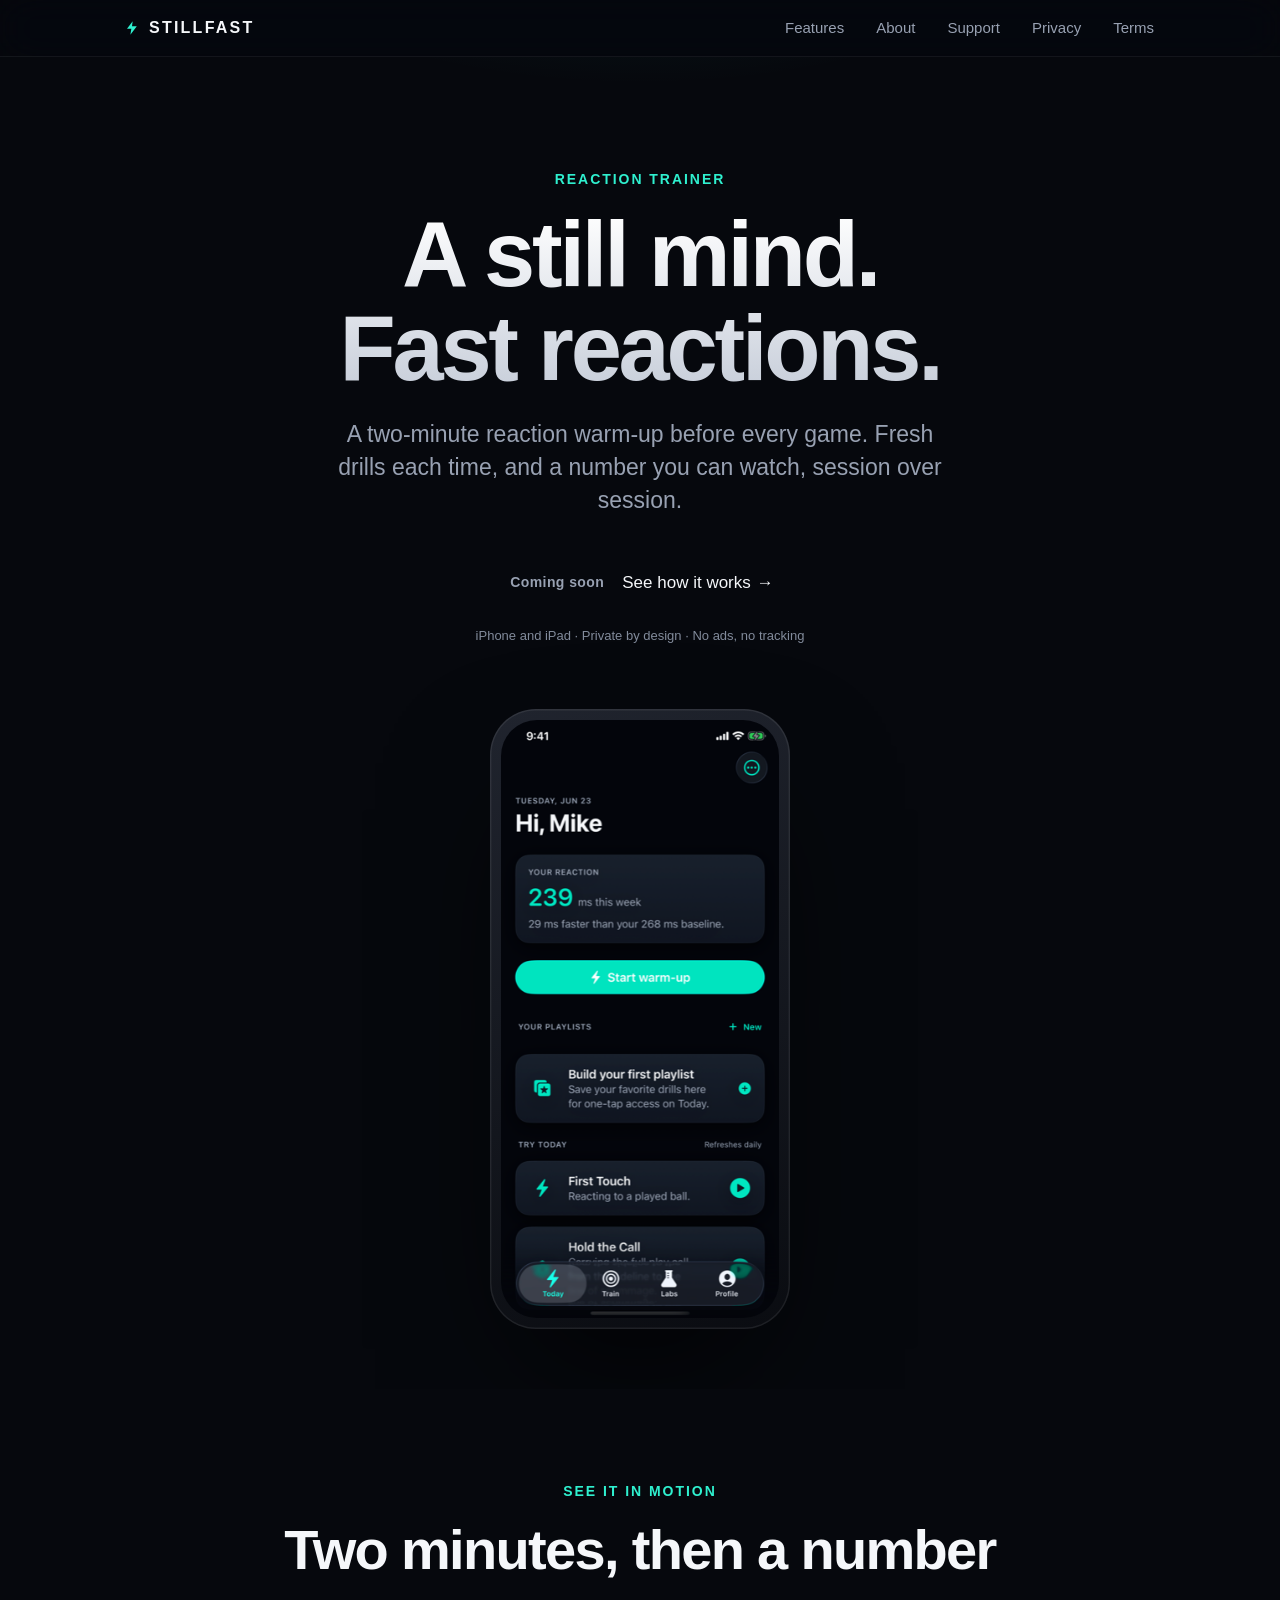
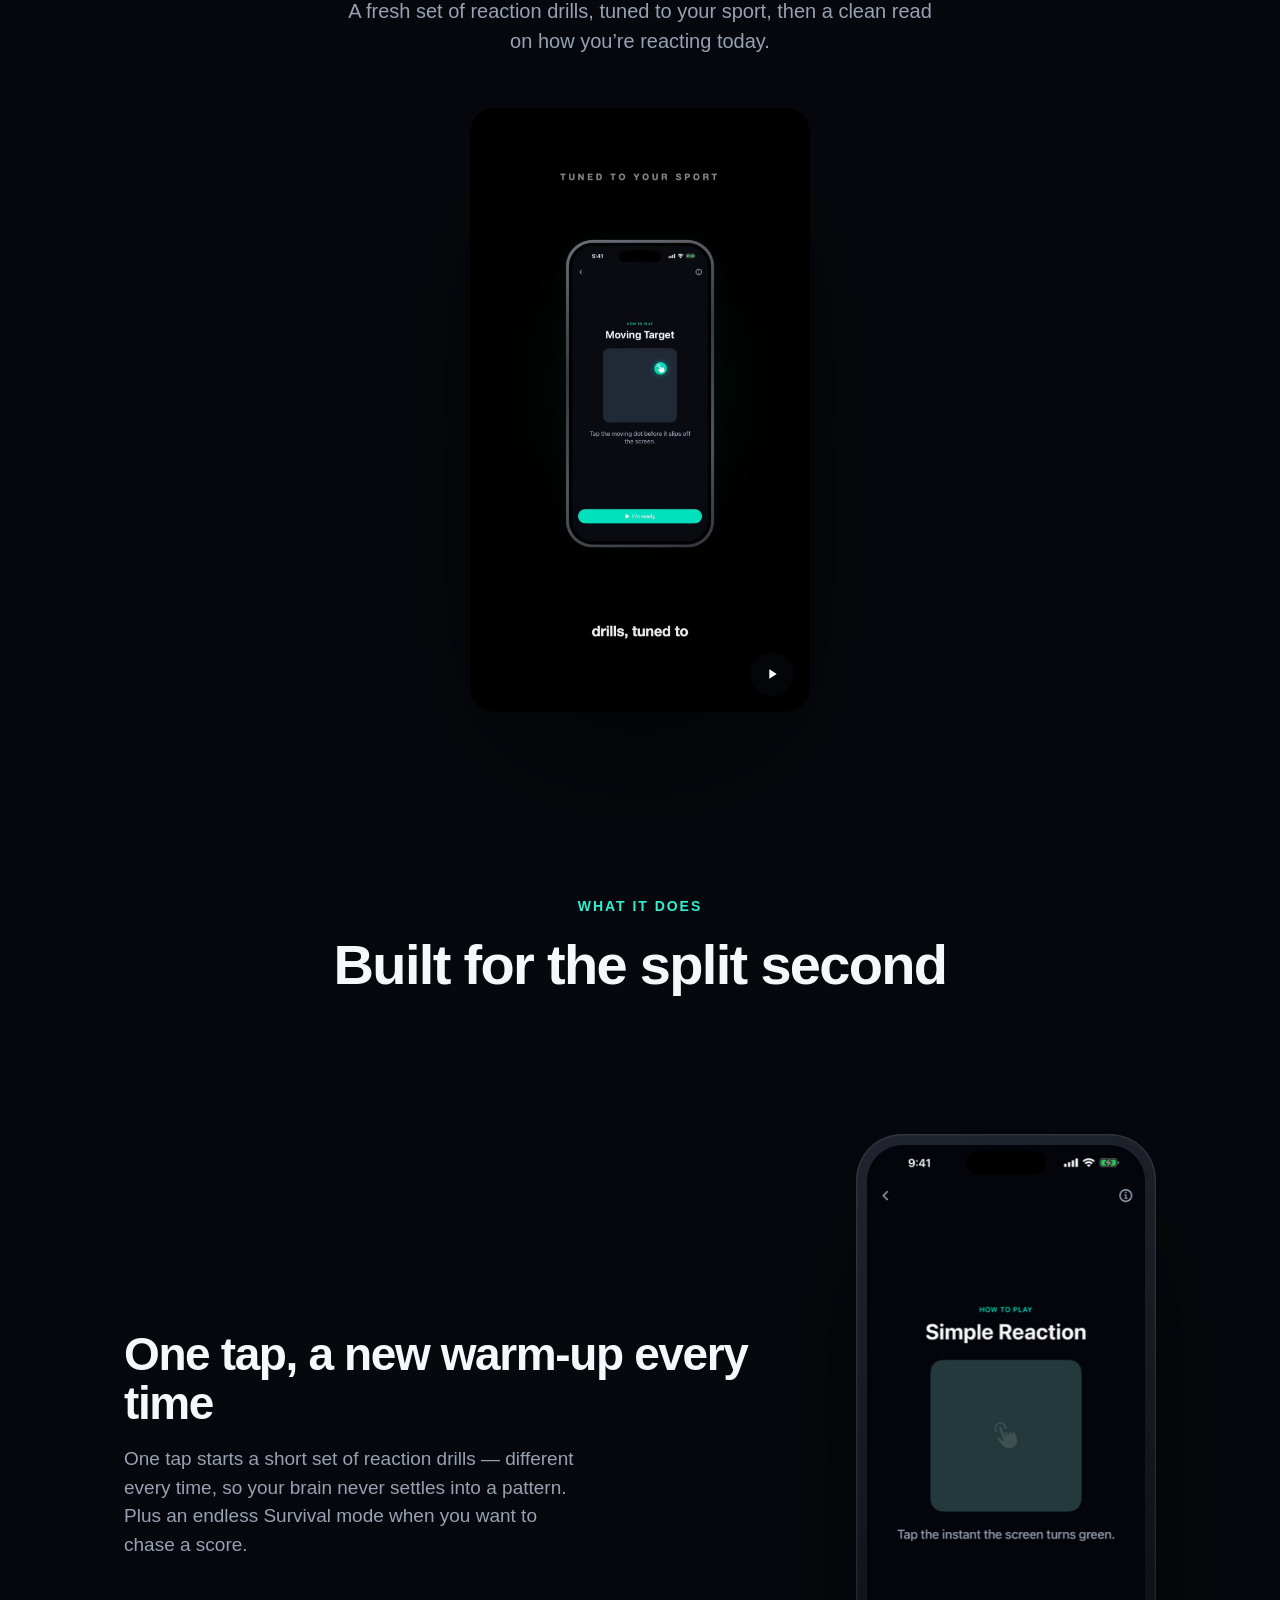
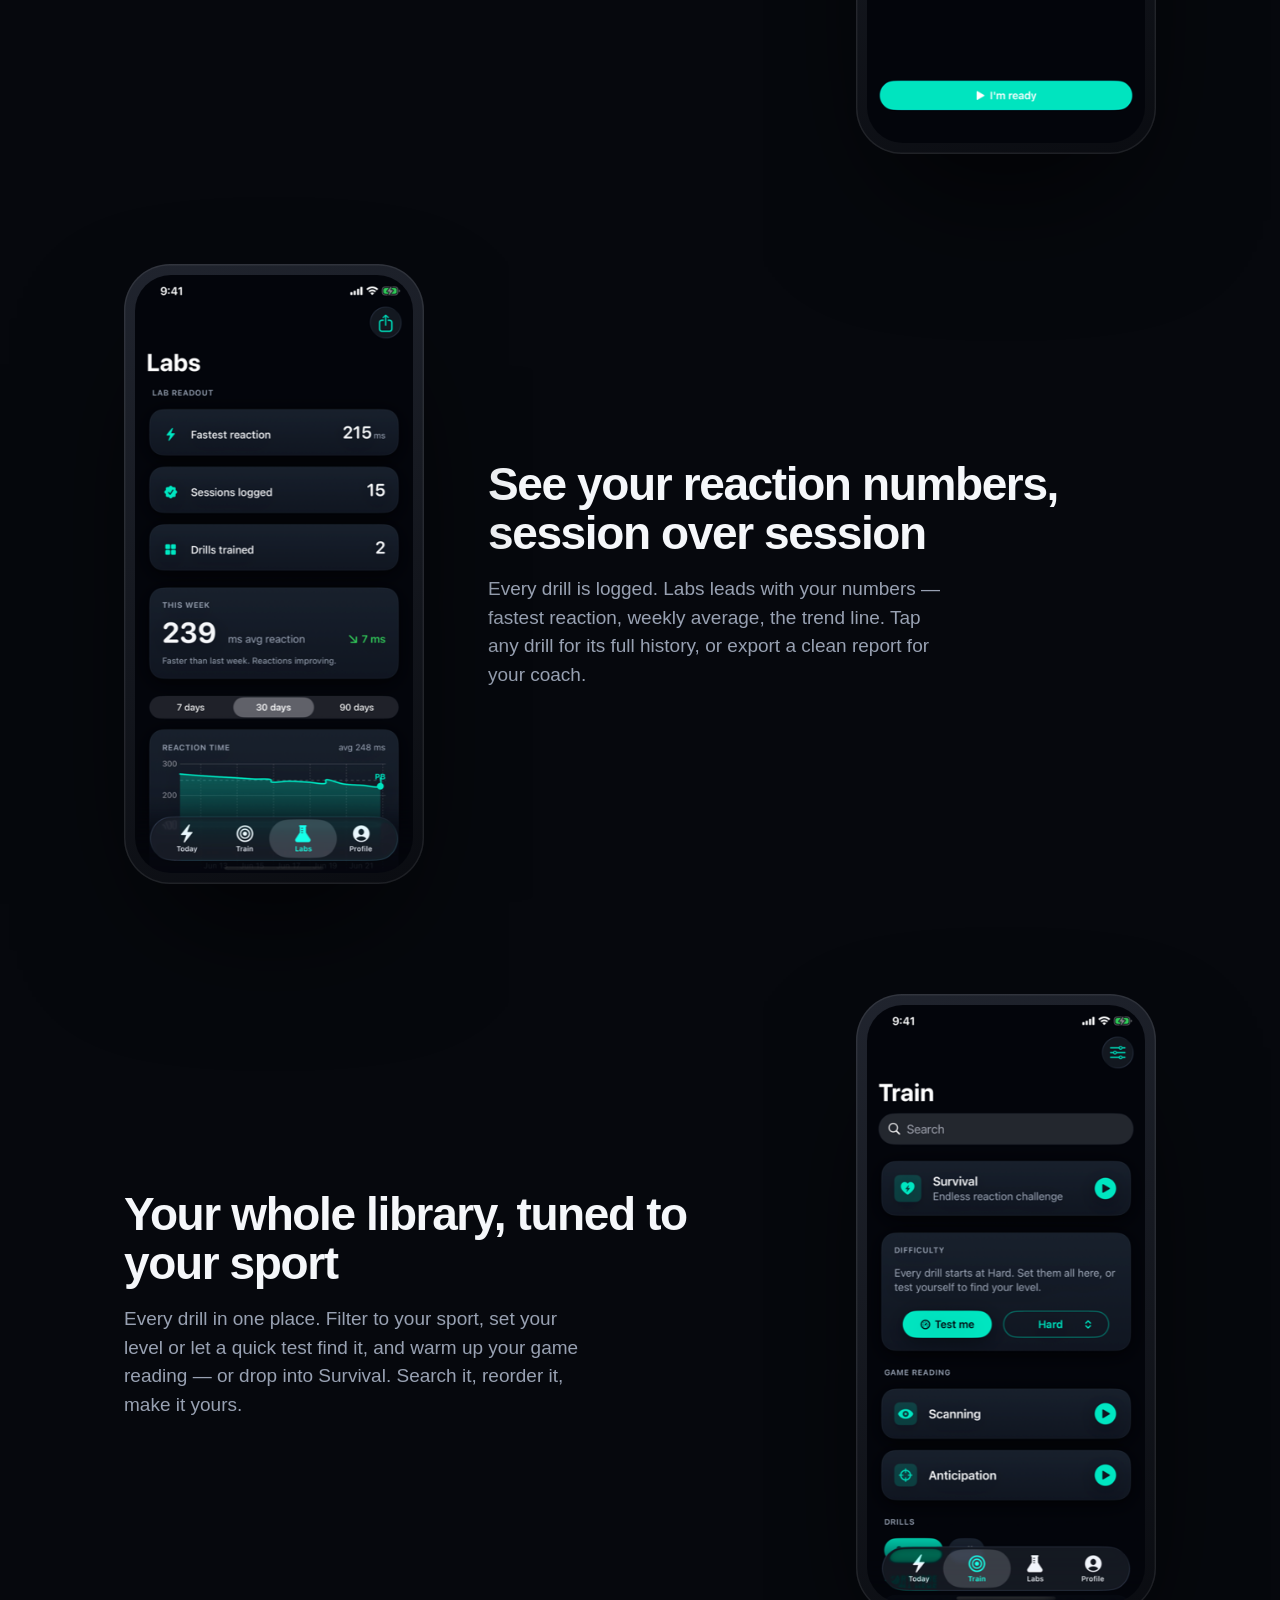
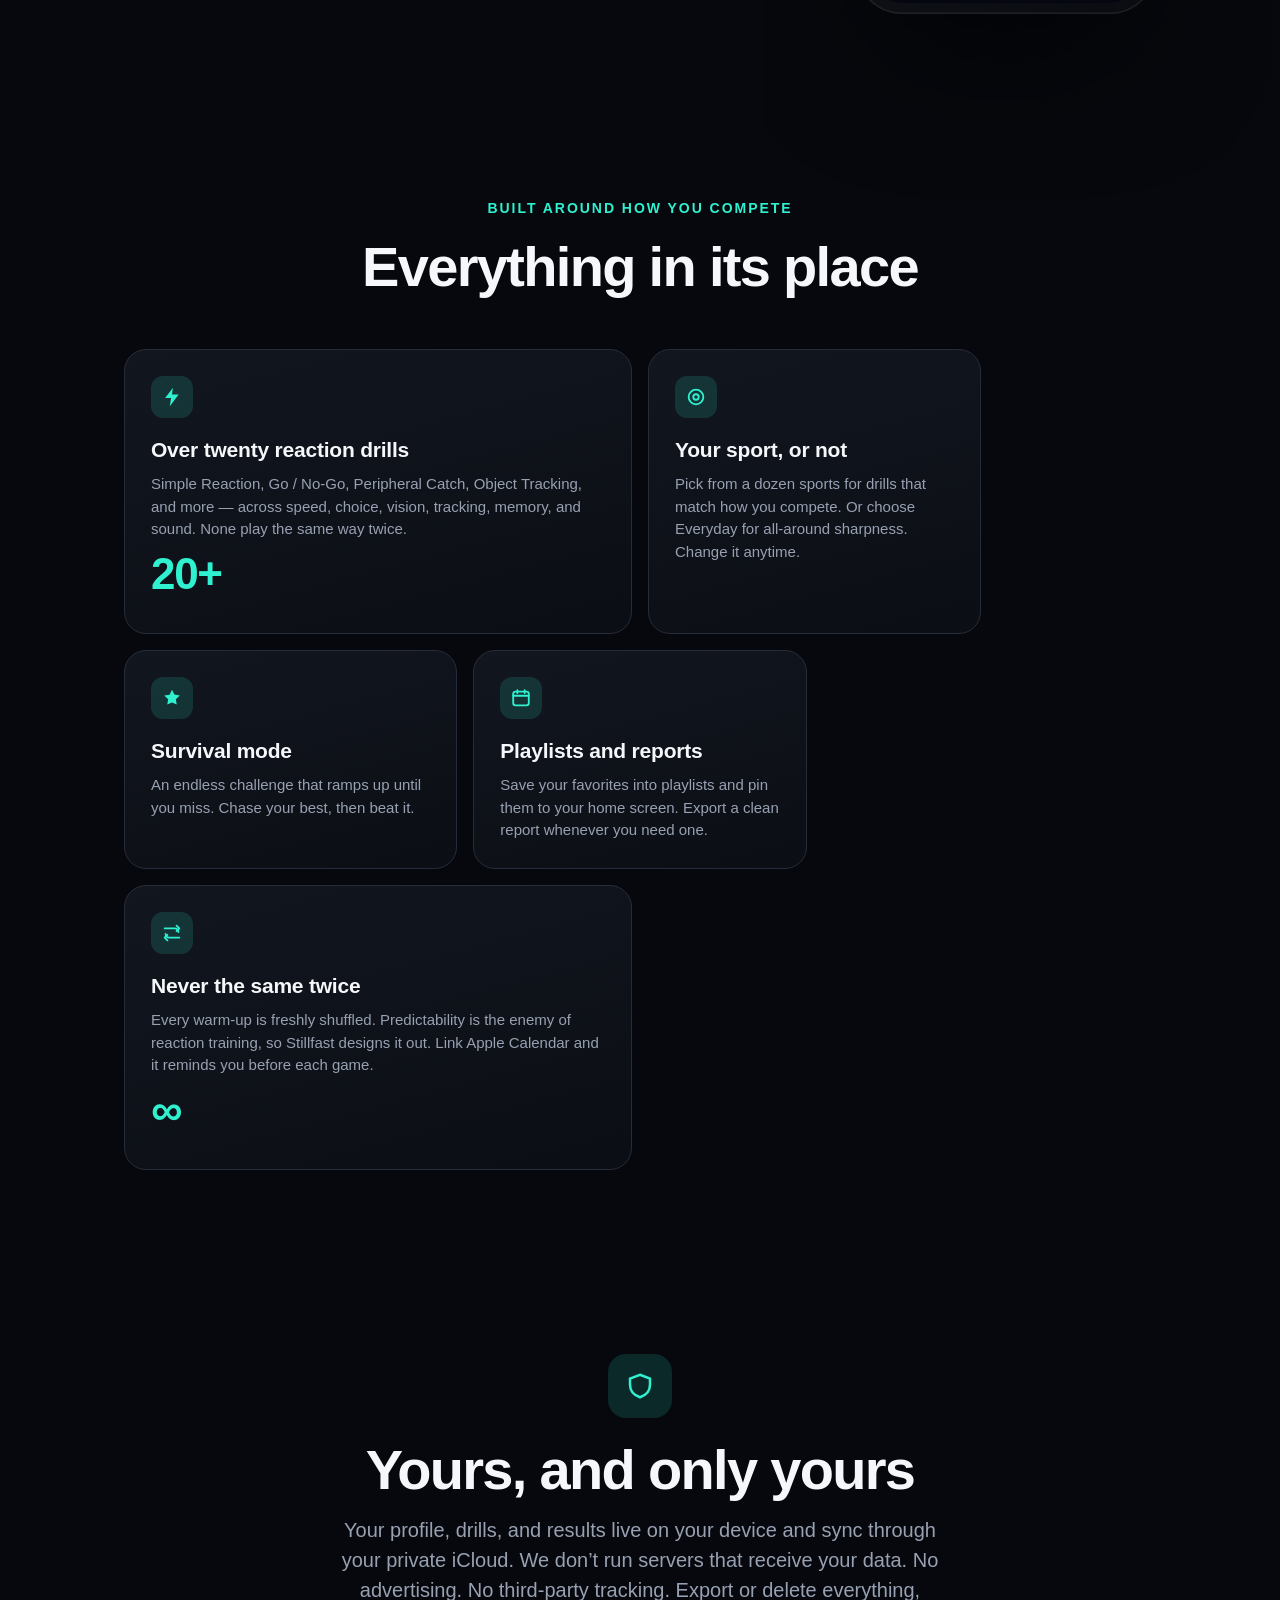
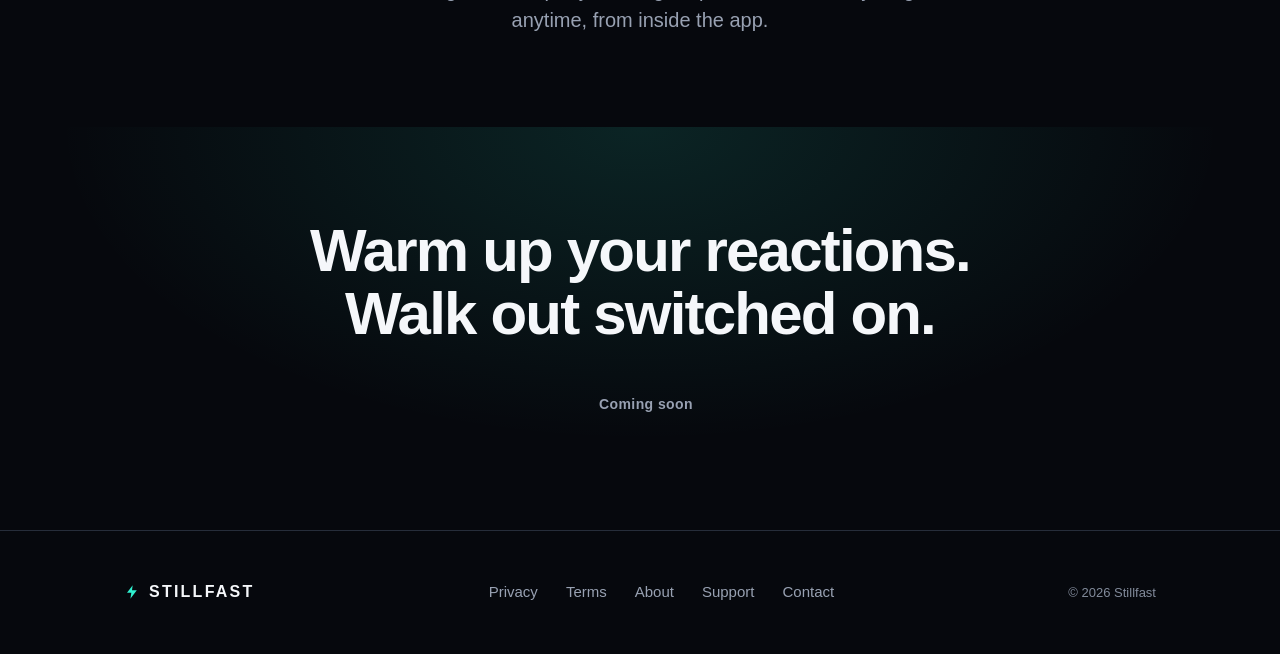
==== commit 74c27927: "Hero: real product instead of the CSS mockup Swap the fabricated "247 / Sharp" CSS phone for a real " ====
--- a/index.html
+++ b/index.html
@@ -41,14 +41,8 @@
         </div>
         <p class="fineprint">iPhone and iPad &middot; Private by design &middot; No ads, no tracking</p>
 
-        <div class="phone reveal" aria-hidden="true">
-          <div class="island"></div>
-          <div class="screen scr-react">
-            <div class="topline">SIMPLE REACTION</div>
-            <div class="num">247</div>
-            <div class="unit">ms</div>
-            <div class="read">Sharp</div>
-          </div>
+        <div class="phone reveal">
+          <img class="shot" src="shot-today.png" alt="The Stillfast Today screen: a personal greeting, your reaction number this week, and a one-tap Start warm-up button." />
         </div>
       </div>
     </section>
@@ -89,7 +83,7 @@
           </div>
           <div class="phone-wrap">
             <div class="phone">
-              <img class="shot" src="shot-today.png" alt="The Stillfast Today tab: a dated greeting, a one-tap Start warm-up button, and a daily set of drills to try." />
+              <img class="shot" src="shot-drill.png" alt="A Stillfast reaction drill: the Simple Reaction lesson, ready to tap the instant the screen turns green." />
             </div>
           </div>
         </div>
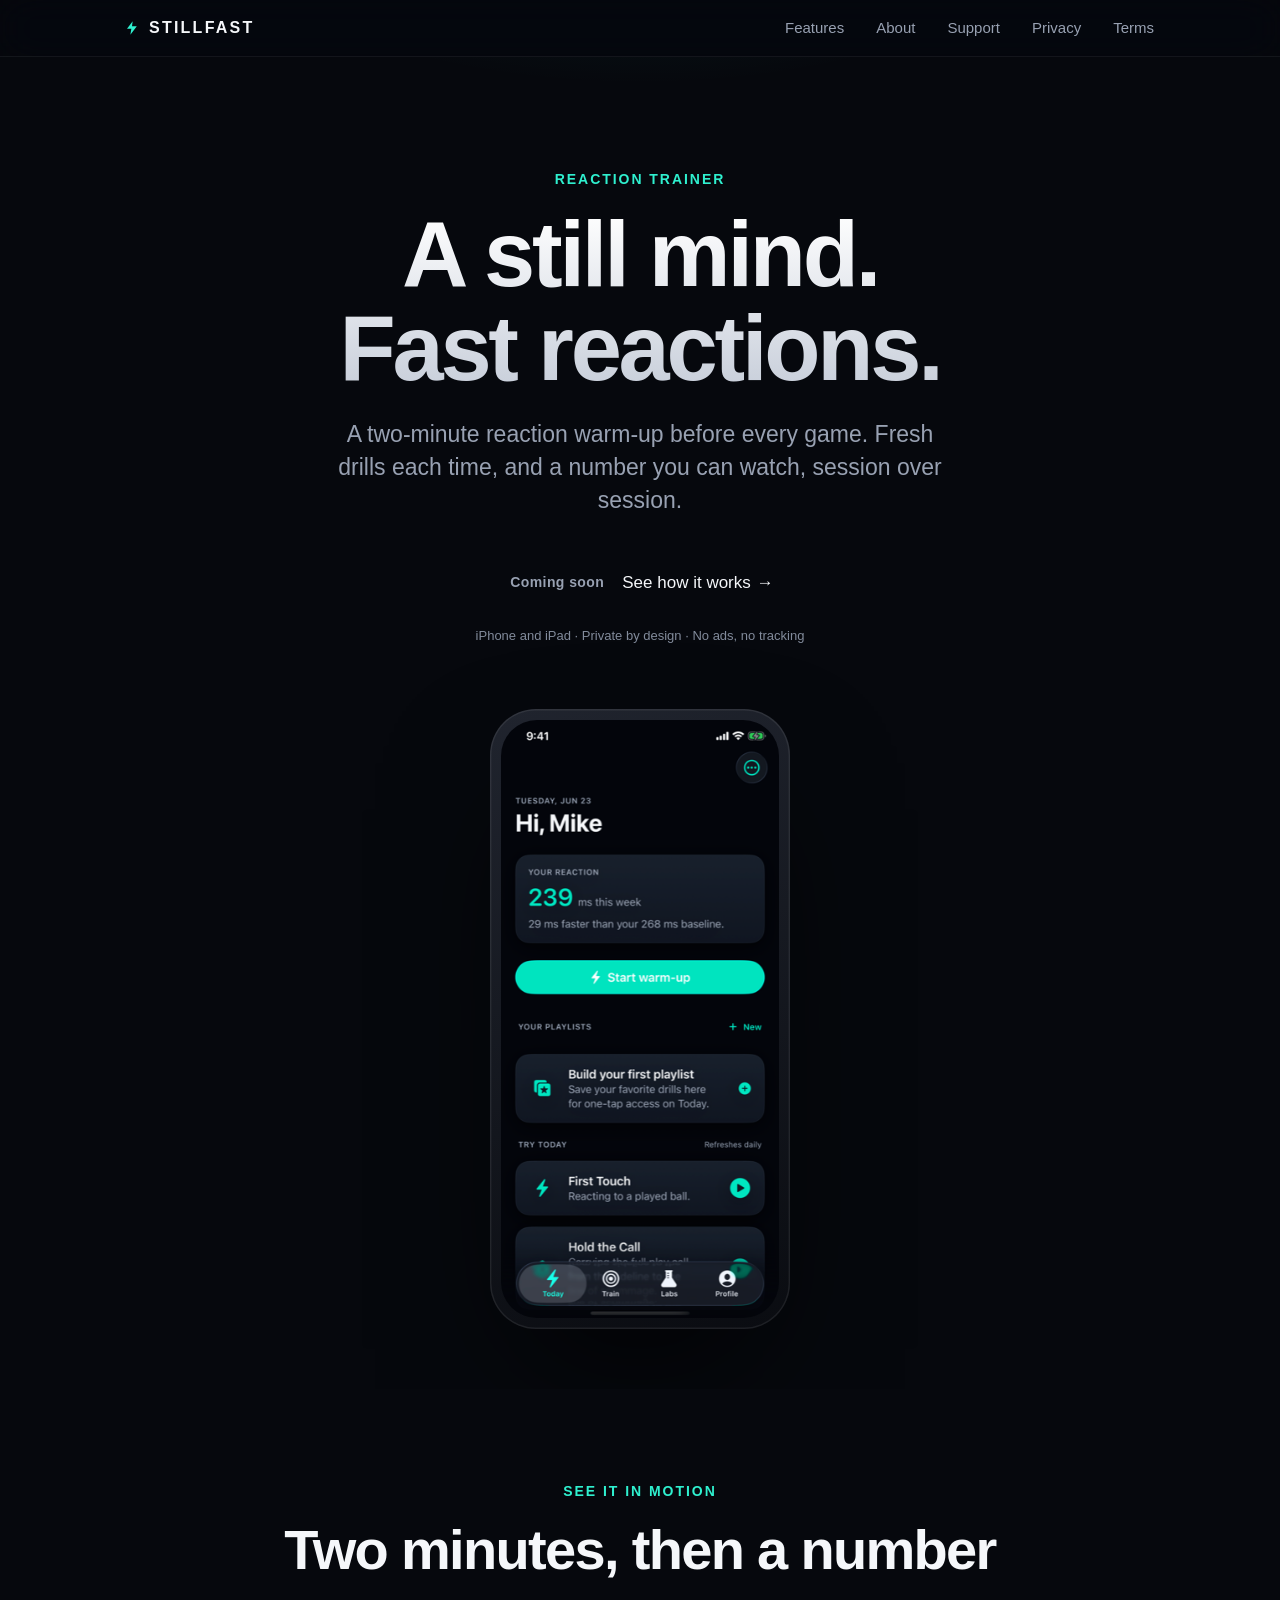
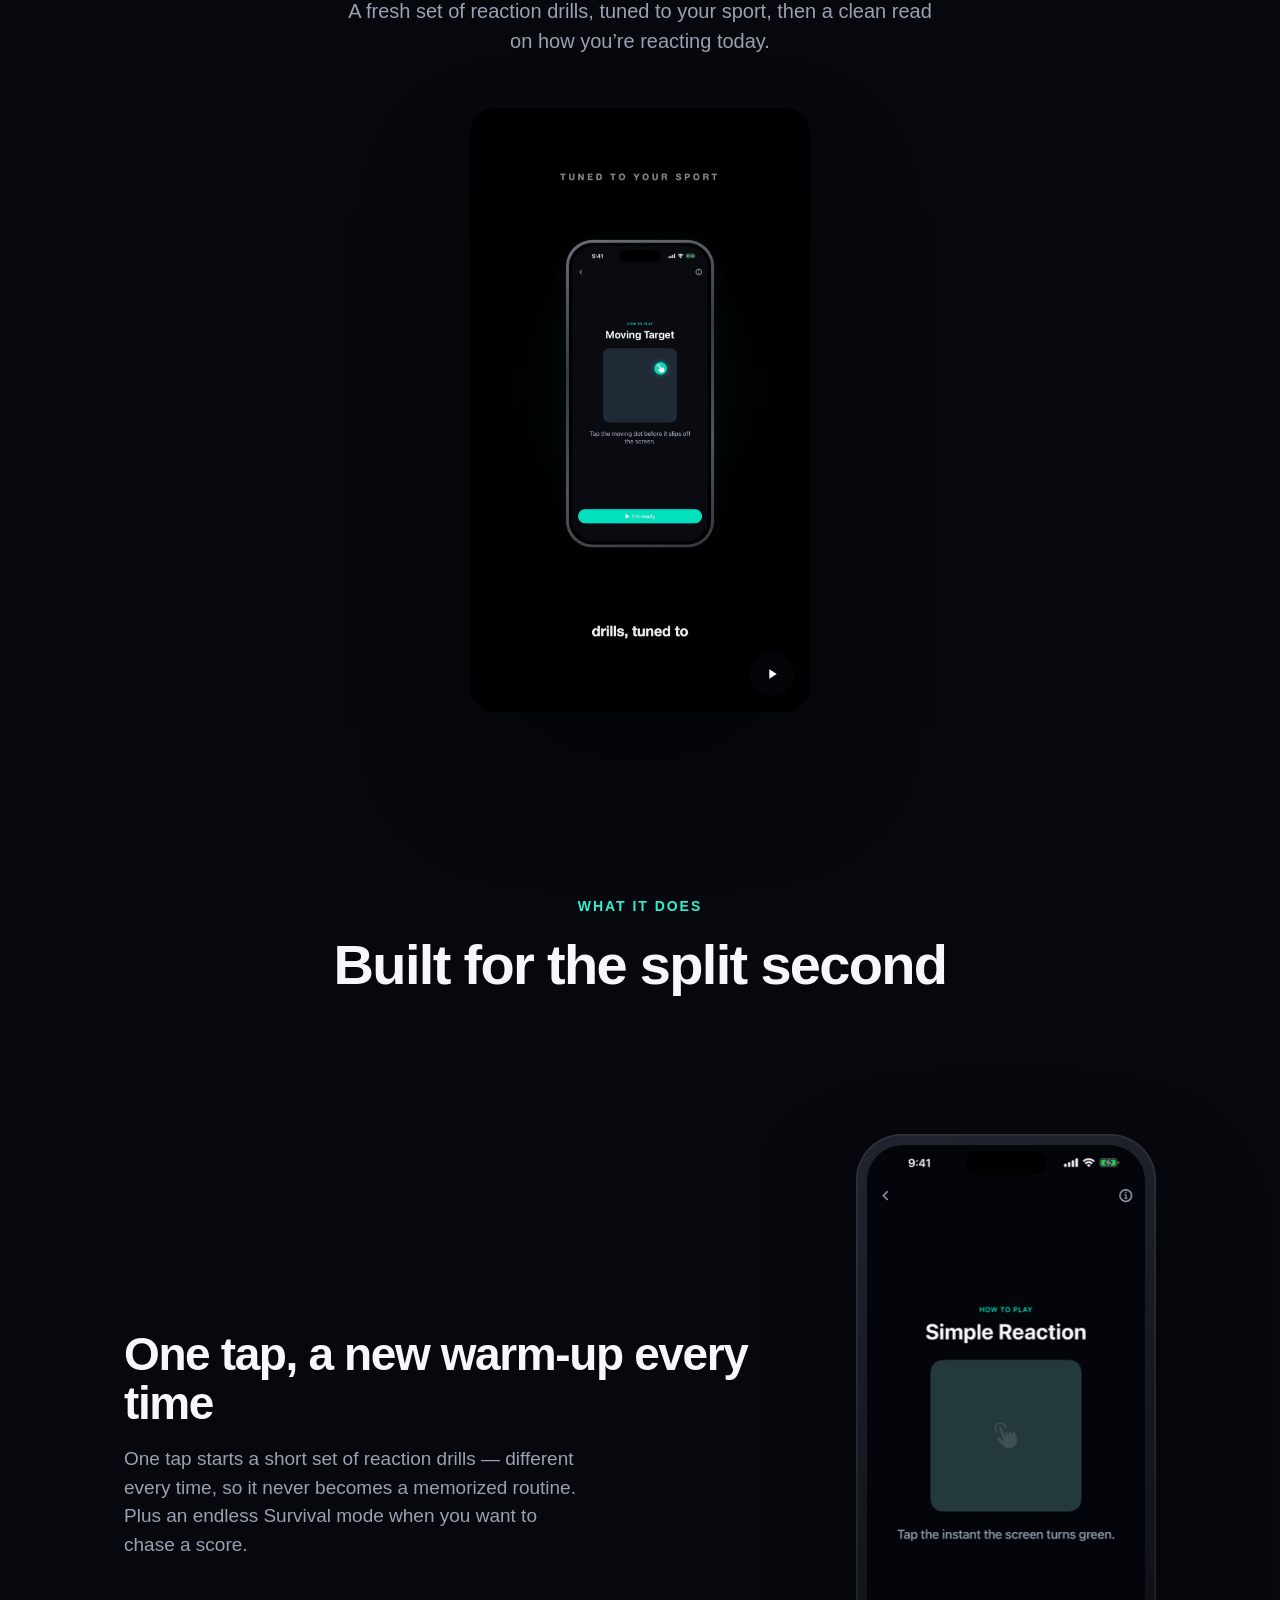
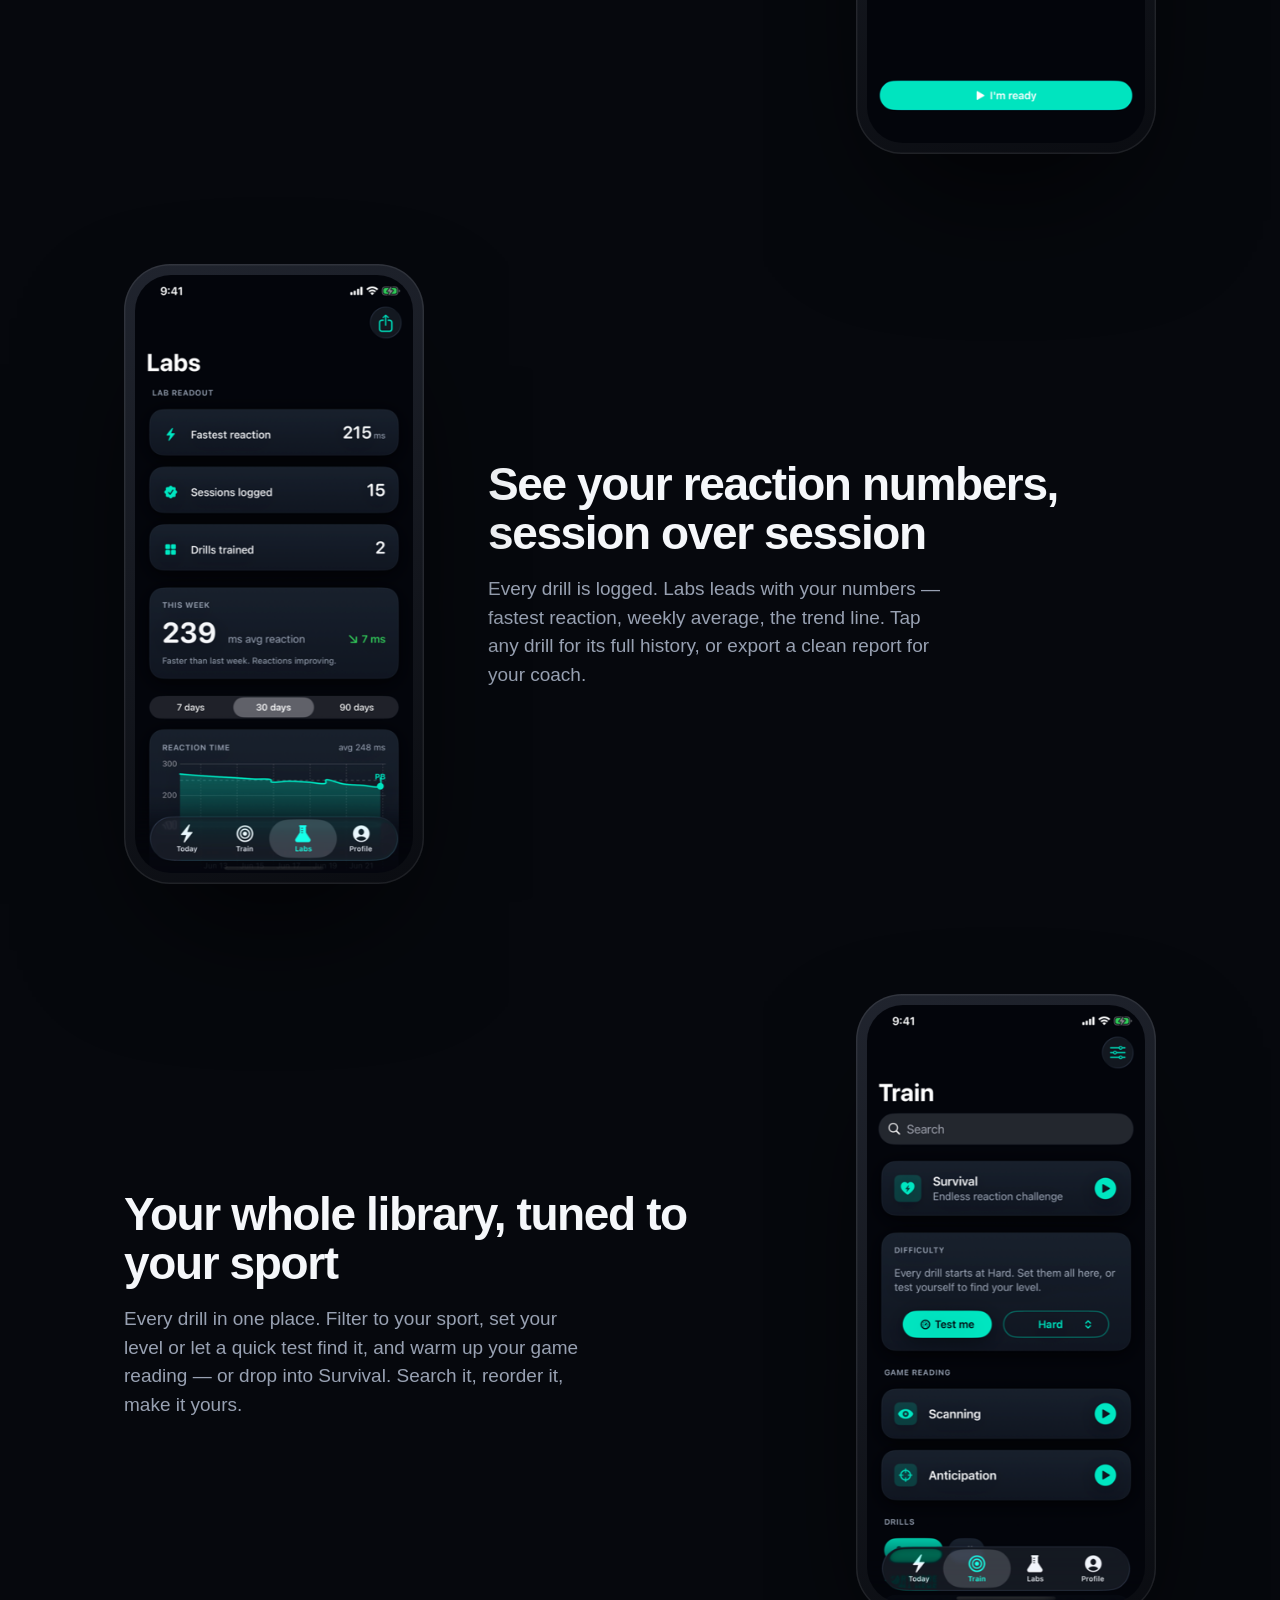
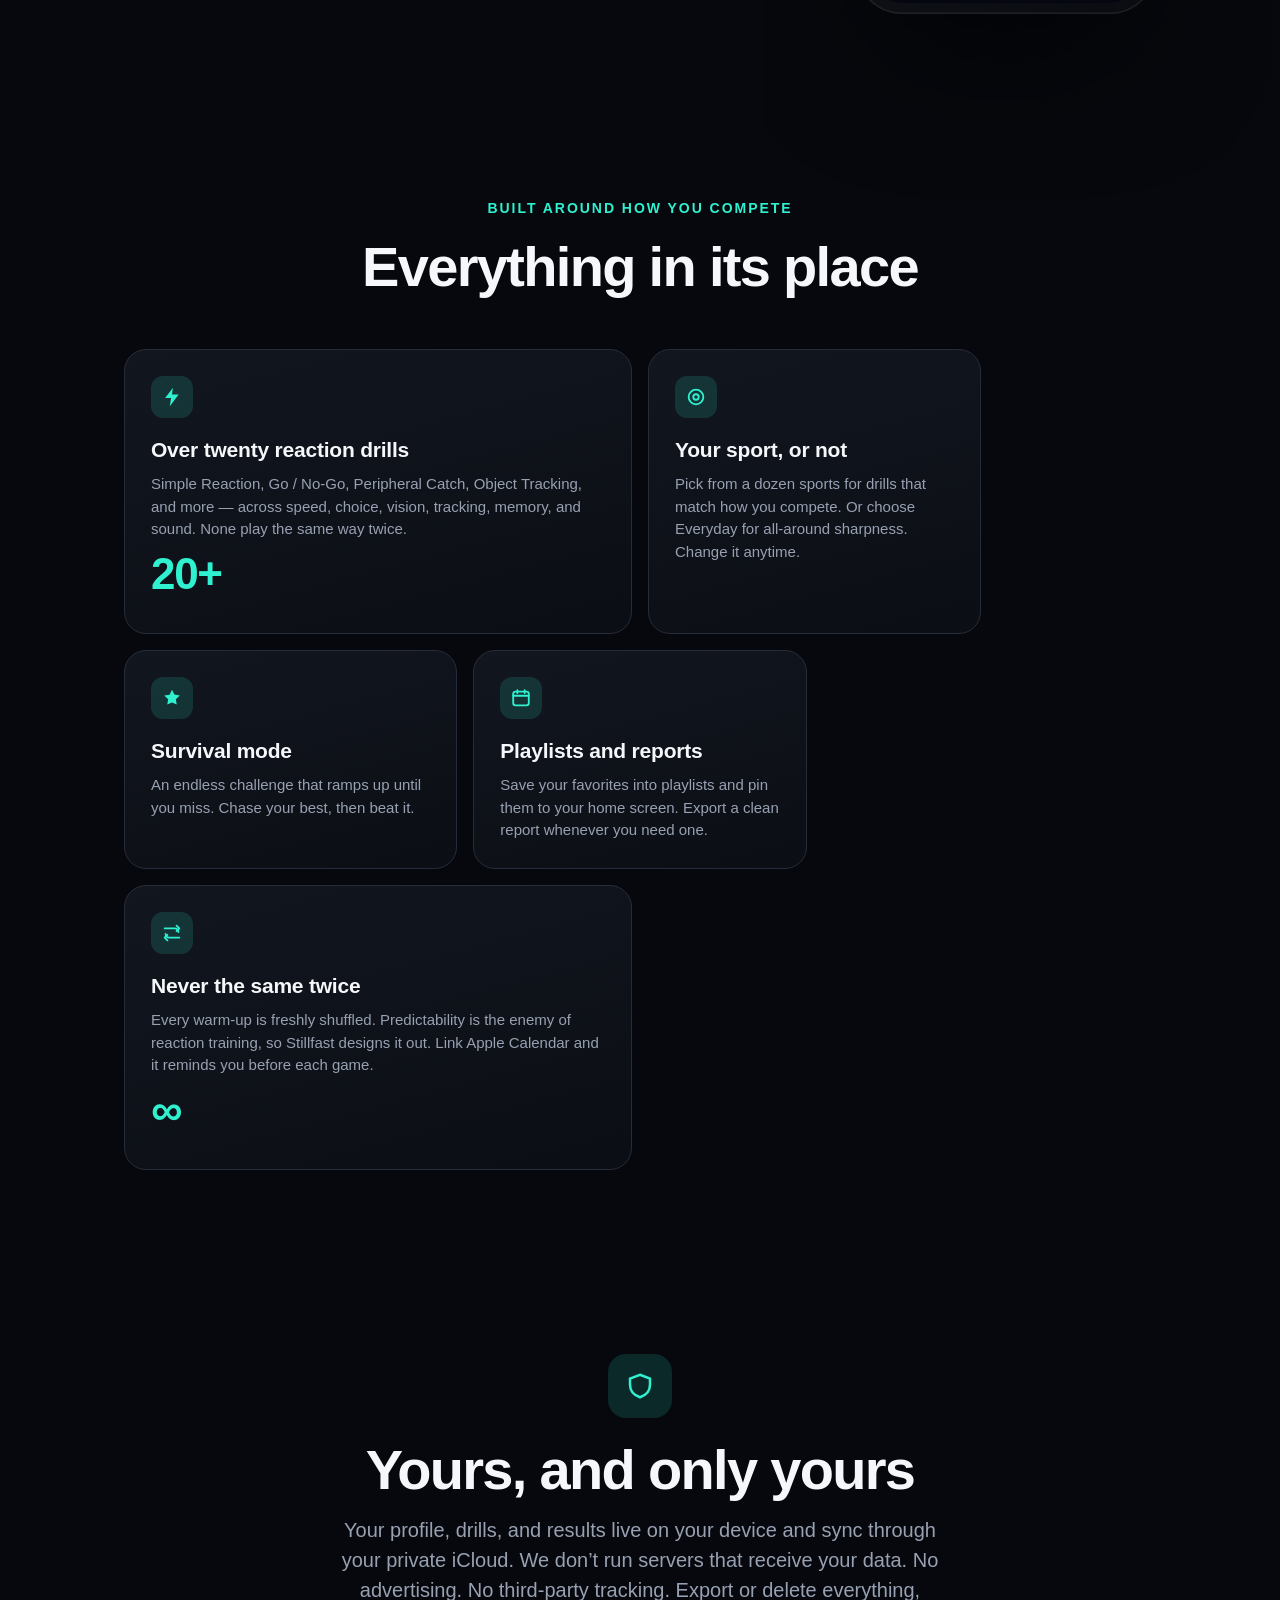
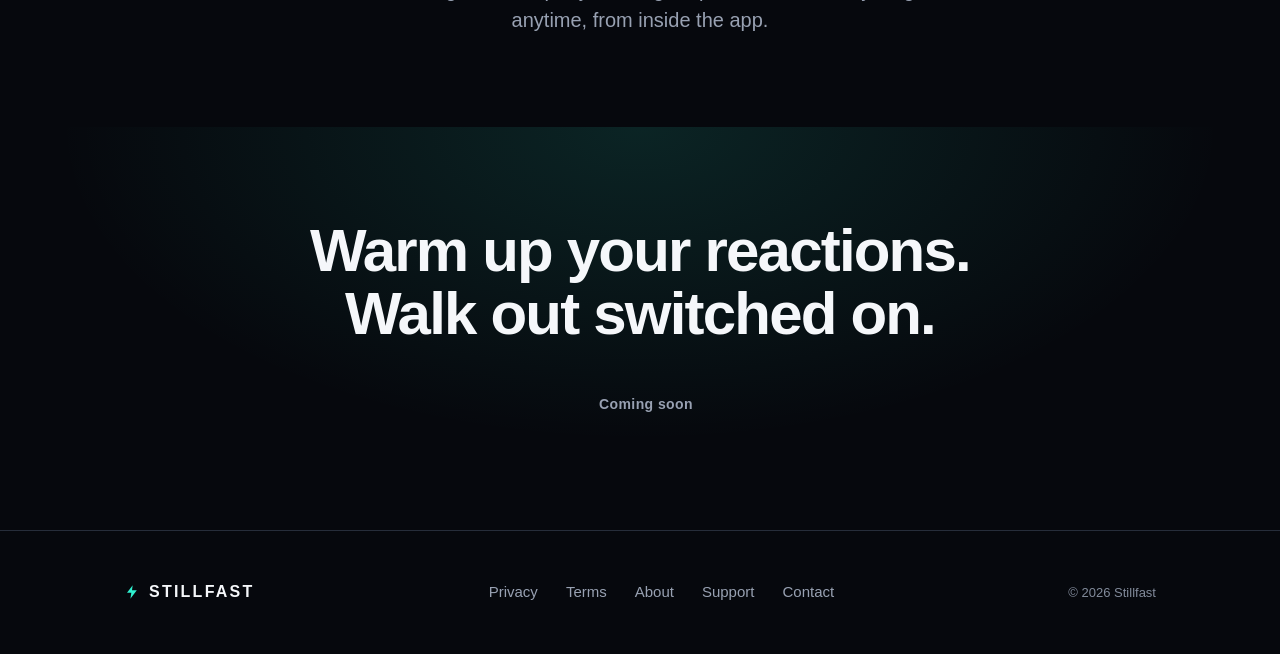
==== commit 3a5f7684: "Copy: drop 'your brain' line — reaction-warm-up framing, no cognitive claim" ====
--- a/index.html
+++ b/index.html
@@ -79,7 +79,7 @@
         <div class="feature-row reveal">
           <div class="copy">
             <h2>One tap, a new warm-up every time</h2>
-            <p>One tap starts a short set of reaction drills — different every time, so your brain never settles into a pattern. Plus an endless Survival mode when you want to chase a score.</p>
+            <p>One tap starts a short set of reaction drills — different every time, so it never becomes a memorized routine. Plus an endless Survival mode when you want to chase a score.</p>
           </div>
           <div class="phone-wrap">
             <div class="phone">
